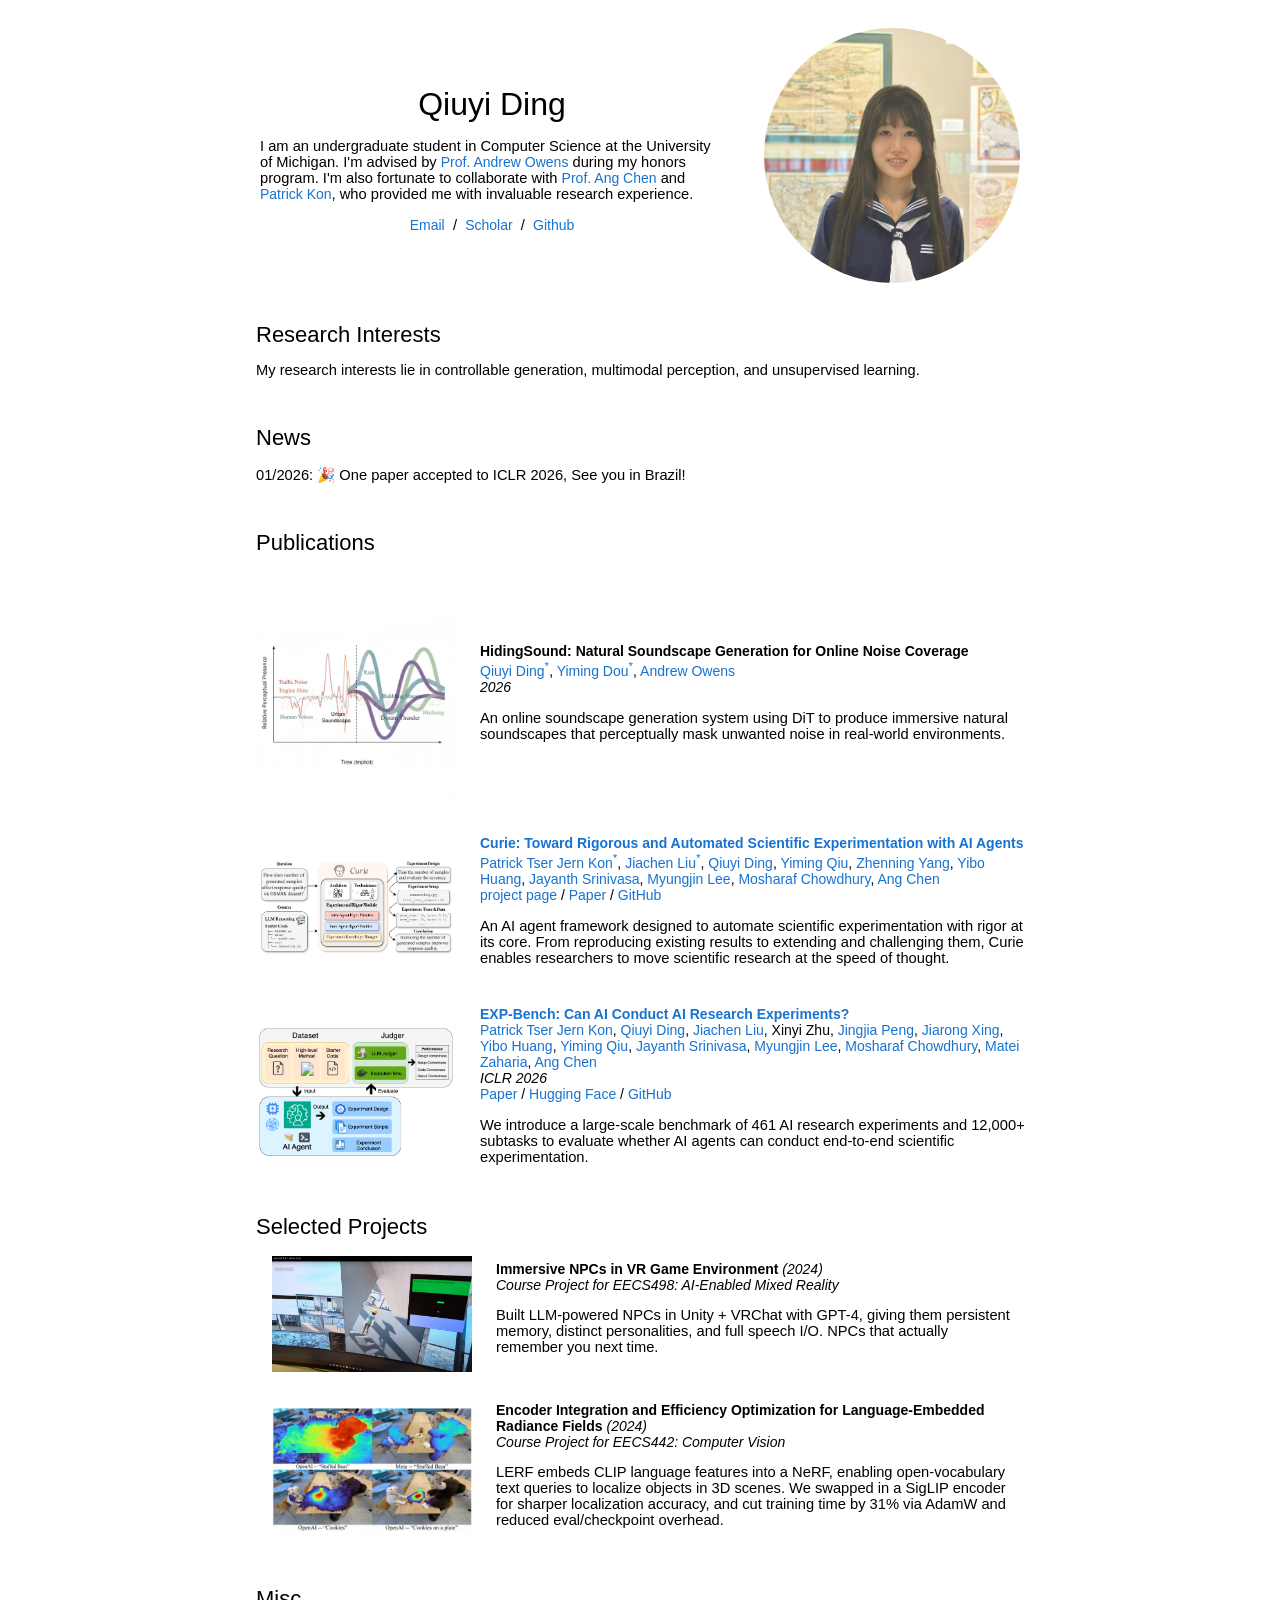
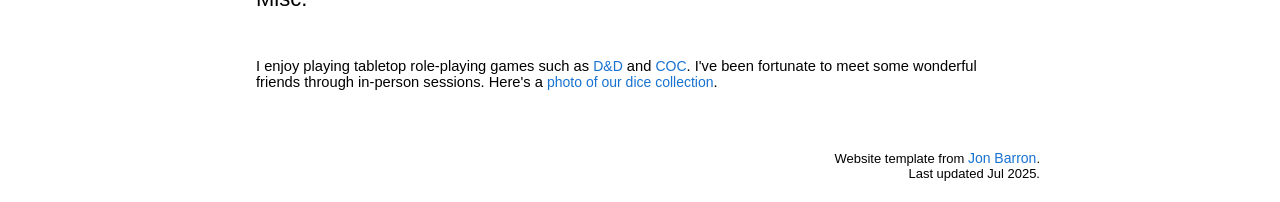
==== index.html @ 6cc040bc "Update HidingSound title, research interests, and cv2 projects Co-Authored-By: Claude Sonnet 4.6 <no" ====
<!DOCTYPE HTML>
<html lang="en">
  <head>
    <meta http-equiv="Content-Type" content="text/html; charset=UTF-8">

    <title>Qiuyi Ding</title>

    <meta name="author" content="Qiuyi Ding">
    <meta name="viewport" content="width=device-width, initial-scale=1">
    <link rel="shortcut icon" href="images/favicon/favicon2.ico" type="image/x-icon">
    <link rel="icon" type="image/png" sizes="16x16" href="images/favicon/favicon2.png">
    <link rel="icon" type="image/png" sizes="32x32" href="images/favicon/favicon2.png">
    <link rel="apple-touch-icon" sizes="180x180" href="images/favicon/favicon2.png">
    <link rel="icon" type="image/png" sizes="192x192" href="images/favicon/favicon2.png">
    <link rel="icon" type="image/png" sizes="512x512" href="images/favicon/favicon2.png">
    <link rel="stylesheet" type="text/css" href="stylesheet.css">
    <style>
      body {
        font-size: 1.1em;
      }
      p {
        font-size: 1.05em;
      }
    </style>
    
  </head>

  <body>
    <table style="width:100%;max-width:800px;border:0px;border-spacing:0px;border-collapse:separate;margin-right:auto;margin-left:auto;"><tbody>
      <tr style="padding:0px">
        <td style="padding:0px">
          <table style="width:100%;border:0px;border-spacing:0px;border-collapse:separate;margin-right:auto;margin-left:auto;"><tbody>
            <tr style="padding:0px">
              <td style="padding:2.5%;width:63%;vertical-align:middle">
                <p class="name" style="text-align: center;">
                  Qiuyi Ding
                </p>
                <p>
		I am an undergraduate student in Computer Science at the University of Michigan. I'm advised by <a href="https://andrewowens.com">Prof. Andrew Owens</a> during my honors program. I'm also fortunate to collaborate with <a href="https://web.eecs.umich.edu/~chenang/">Prof. Ang Chen</a> and <a href="https://www.cs-pk.com">Patrick Kon</a>, who provided me with invaluable research experience.
                </p>
                <p style="text-align:center">
                  <a href="mailto:dingqy@umich.edu">Email</a> &nbsp;/&nbsp;
                  <a href="https://scholar.google.com/citations?user=sn4ACXUAAAAJ&hl=en">Scholar</a> &nbsp;/&nbsp;
                  <a href="https://github.com/AE-W/">Github</a>
                </p>
              </td>
              <td style="padding:2.5%;width:37%;max-width:37%">
                <a href="images/profile.jpg"><img style="width:100%;max-width:100%;object-fit: cover; border-radius: 50%;" alt="profile photo" src="images/profile.jpg"></a>
              </td>
            </tr>
          </tbody></table>
          <table style="width:100%;border:0px;border-spacing:0px;border-collapse:separate;margin-right:auto;margin-left:auto;"><tbody>
              <tr>
              <td style="padding:16px;width:100%;vertical-align:middle">
                <h2>Research Interests</h2>
                <p>
		My research interests lie in controllable generation, multimodal perception, and unsupervised learning.
                </p>
              </td>
            </tr>
          </tbody></table>
          <table style="width:100%;border:0px;border-spacing:0px;border-collapse:separate;margin-right:auto;margin-left:auto;"><tbody>
              <tr>
              <td style="padding:16px;width:100%;vertical-align:middle">
                <h2>News</h2>
                <p>
                  01/2026: 🎉 One paper accepted to ICLR 2026, See you in Brazil!
                </p>
              </td>
            </tr>
          </tbody></table>
          <table style="width:100%;border:0px;border-spacing:0px;border-collapse:separate;margin-right:auto;margin-left:auto;"><tbody>
              <tr>
              <td style="padding:16px;width:100%;vertical-align:middle">
                <h2>Publications</h2>
              </td>
            </tr>
          </tbody></table>
          <table style="width:100%;border:0px;border-spacing:0px 10px;border-collapse:separate;margin-right:auto;margin-left:auto;"><tbody>


    <tr>
      <td style="padding:16px;width:20%;vertical-align:middle">
        <img src='hidingsound/img/hidingsound.jpg' width="200" alt="HidingSound">
      </td>
      <td style="padding:8px;width:80%;vertical-align:middle">
        <span class="papertitle">HidingSound: Natural Soundscape Generation for Online Noise Coverage</span>
        <br>
        <a href="https://ae-w.github.io/AE-W/">Qiuyi Ding<sup>*</sup></a>,
        <a href="https://www.yimingdou.com">Yiming Dou<sup>*</sup></a>,
        <a href="https://andrewowens.com">Andrew Owens</a>
        <br>
        <em>2026</em>
        <p></p>
        <p>
		An online soundscape generation system using DiT to produce immersive natural soundscapes that perceptually mask unwanted noise in real-world environments.
        </p>
      </td>
    </tr>

    <tr>
      <td style="padding:16px;width:20%;vertical-align:middle">
        <img src='curie/img/curie.png' width="200" onmouseover="this.src='curie/img/curie2.png'" onmouseout="this.src='curie/img/curie.png'">
      </td>
      <td style="padding:8px;width:80%;vertical-align:middle">
        <a href="https://www.just-curieous.com">
          <span class="papertitle">Curie: Toward Rigorous and Automated Scientific Experimentation with AI Agents</span>
        </a>
        <br>
        <a href="https://www.cs-pk.com">Patrick Tser Jern Kon<sup>*</sup></a>,
        <a href="https://amberljc.github.io">Jiachen Liu<sup>*</sup></a>,
        <a href="https://ae-w.github.io/AE-W/">Qiuyi Ding</a>,
        <a href="https://yimingqiu.me">Yiming Qiu</a>,
        <a href="https://zyang37.github.io">Zhenning Yang</a>,
        <a href="https://huangyibo.github.io">Yibo Huang</a>,
        <a href="https://scholar.google.com/citations?user=HtNfeKYAAAAJ&hl=en">Jayanth Srinivasa</a>,
        <a href="https://scholar.google.com/citations?user=XjWpxJUAAAAJ&hl=en">Myungjin Lee</a>,
        <a href="https://mosharaf.com">Mosharaf Chowdhury</a>,
        <a href="https://web.eecs.umich.edu/~chenang/">Ang Chen</a>
        <br>
        <a href="https://www.just-curieous.com">project page</a>
        /
        <a href="https://arxiv.org/abs/2502.16069">Paper</a>
        /
        <a href="https://github.com/Just-Curieous/Curie">GitHub</a>
        <p></p>
        <p>
		An AI agent framework designed to automate scientific experimentation with rigor at its core. From reproducing existing results to extending and challenging them, Curie enables researchers to move scientific research at the speed of thought.
        </p>
      </td>
    </tr>

    <tr>
      <td style="padding:16px;width:20%;vertical-align:middle">
        <img src='exp-bench/img/exp-bench1.png' width="200" onmouseover="this.src='exp-bench/img/exp-bench2.png'" onmouseout="this.src='exp-bench/img/exp-bench1.png'">
      </td>
      <td style="padding:8px;width:80%;vertical-align:middle">
        <a href="https://huggingface.co/datasets/Just-Curieous/EXP-Bench">
          <span class="papertitle">EXP-Bench: Can AI Conduct AI Research Experiments?</span>
        </a>
        <br>
        <a href="https://www.cs-pk.com">Patrick Tser Jern Kon</a>,
        <a href="https://ae-w.github.io/AE-W/">Qiuyi Ding</a>,
        <a href="https://amberljc.github.io">Jiachen Liu</a>,
        Xinyi Zhu,
        <a href="https://jingjia-peng.github.io">Jingjia Peng</a>,
        <a href="https://jxing.me">Jiarong Xing</a>,
        <a href="https://huangyibo.github.io">Yibo Huang</a>,
        <a href="https://yimingqiu.me">Yiming Qiu</a>,
        <a href="https://scholar.google.com/citations?user=HtNfeKYAAAAJ&hl=en">Jayanth Srinivasa</a>,
        <a href="https://scholar.google.com/citations?user=XjWpxJUAAAAJ&hl=en">Myungjin Lee</a>,
        <a href="https://mosharaf.com">Mosharaf Chowdhury</a>,
        <a href="https://people.eecs.berkeley.edu/~matei/">Matei Zaharia</a>,
        <a href="https://web.eecs.umich.edu/~chenang/">Ang Chen</a>
        <br>
        <em>ICLR 2026</em>
        <br>
        <a href="https://openreview.net/forum?id=KjgyAm383Z">Paper</a>
        /
        <a href="https://huggingface.co/datasets/Just-Curieous/EXP-Bench">Hugging Face</a>
        /
        <a href="https://github.com/Just-Curieous/EXP-Bench">GitHub</a>
        <p></p>
        <p>
		We introduce a large-scale benchmark of 461 AI research experiments and 12,000+ subtasks to evaluate whether AI agents can conduct end-to-end scientific experimentation.
        </p>
      </td>
    </tr>

          </tbody></table>
          
          <table style="width:100%;border:0px;border-spacing:0px;border-collapse:separate;margin-right:auto;margin-left:auto;"><tbody>
              <tr>
              <td style="padding:16px;width:100%;vertical-align:middle">
                <h2>Selected Projects</h2>
                
                <table style="width:100%;border:0px;border-spacing:0px;border-collapse:separate;margin-right:auto;margin-left:auto;"><tbody>
                  <tr>
                    <td style="padding:16px;width:20%;vertical-align:middle">
                      <img src='projects/npc.png' width="200">
                    </td>
                    <td style="padding:8px;width:80%;vertical-align:middle">
                      <strong>Immersive NPCs in VR Game Environment</strong> <em>(2024)</em><br>
                      <em>Course Project for EECS498: AI-Enabled Mixed Reality</em>
                      <p>Built LLM-powered NPCs in Unity + VRChat with GPT-4, giving them persistent memory, distinct personalities, and full speech I/O. NPCs that actually remember you next time.</p>
                    </td>
                  </tr>
                </tbody></table>
                
                <table style="width:100%;border:0px;border-spacing:0px;border-collapse:separate;margin-right:auto;margin-left:auto;"><tbody>
                  <tr>
                    <td style="padding:16px;width:20%;vertical-align:middle">
                      <img src='projects/442.png' width="200">
                    </td>
                    <td style="padding:8px;width:80%;vertical-align:middle">
                      <strong>Encoder Integration and Efficiency Optimization for Language-Embedded Radiance Fields</strong> <em>(2024)</em><br>
                      <em>Course Project for EECS442: Computer Vision</em>
                      <p>LERF embeds CLIP language features into a NeRF, enabling open-vocabulary text queries to localize objects in 3D scenes. We swapped in a SigLIP encoder for sharper localization accuracy, and cut training time by 31% via AdamW and reduced eval/checkpoint overhead.</p>
                    </td>
                  </tr>
                </tbody></table>
              </td>
            </tr>
          </tbody></table>
          
          <table style="width:100%;border:0px;border-spacing:0px;border-collapse:separate;margin-right:auto;margin-left:auto;"><tbody>
              <tr>
              <td style="padding:16px;width:100%;vertical-align:middle">
                <h2>Misc.</h2>
              </td>
            </tr>
          </tbody></table>
          <table style="width:100%;border:0px;border-spacing:0px;border-collapse:separate;margin-right:auto;margin-left:auto;"><tbody>
            <tr>
              <td style="padding:16px;width:100%;vertical-align:middle">
                <p>
                  I enjoy playing tabletop role-playing games such as <a href="https://en.wikipedia.org/wiki/Dungeons_%26_Dragons">D&D</a> and <a href="https://en.wikipedia.org/wiki/Call_of_Cthulhu_(role-playing_game)">COC</a>. I've been fortunate to meet some wonderful friends through in-person sessions. Here's a <a href="images/dice.JPG">photo of our dice collection</a>.
                </p>
              </td>
            </tr>
          </tbody></table>
          
          <table style="width:100%;border:0px;border-spacing:0px;border-collapse:separate;margin-right:auto;margin-left:auto;"><tbody>
            <tr>
              <td style="padding:0px">
                <br>
                <p style="text-align:right;font-size:small;">
                  Website template from <a href="https://jonbarron.info">Jon Barron</a>.<br>
                  Last updated Jul 2025.
                </p>
              </td>
            </tr>
          </tbody></table>
        </td>
      </tr>
    </table>
    <img src="//www.clustrmaps.com/map_v2.png?d=1SSW4l338cFGNqtKPmtghAggqWa9mmxNDkEyQjpdVkw&cl=ffffff" style="display:none;" alt="visitor tracking">
  </body>
</html>
---- stylesheet.css ----
/* latin-ext */
@font-face {
  font-family: 'Lato';
  font-style: italic;
  font-weight: 400;
  src: local('Lato Italic'), local('Lato-Italic'), url(https://fonts.gstatic.com/s/lato/v15/S6u8w4BMUTPHjxsAUi-qNiXg7eU0.woff2) format('woff2');
  unicode-range: U+0100-024F, U+0259, U+1E00-1EFF, U+2020, U+20A0-20AB, U+20AD-20CF, U+2113, U+2C60-2C7F, U+A720-A7FF;
}
/* latin */
@font-face {
  font-family: 'Lato';
  font-style: italic;
  font-weight: 400;
  src: local('Lato Italic'), local('Lato-Italic'), url(https://fonts.gstatic.com/s/lato/v15/S6u8w4BMUTPHjxsAXC-qNiXg7Q.woff2) format('woff2');
  unicode-range: U+0000-00FF, U+0131, U+0152-0153, U+02BB-02BC, U+02C6, U+02DA, U+02DC, U+2000-206F, U+2074, U+20AC, U+2122, U+2191, U+2193, U+2212, U+2215, U+FEFF, U+FFFD;
}
/* latin-ext */
@font-face {
  font-family: 'Lato';
  font-style: italic;
  font-weight: 700;
  src: local('Lato Bold Italic'), local('Lato-BoldItalic'), url(https://fonts.gstatic.com/s/lato/v15/S6u_w4BMUTPHjxsI5wq_FQftx9897sxZ.woff2) format('woff2');
  unicode-range: U+0100-024F, U+0259, U+1E00-1EFF, U+2020, U+20A0-20AB, U+20AD-20CF, U+2113, U+2C60-2C7F, U+A720-A7FF;
}
/* latin */
@font-face {
  font-family: 'Lato';
  font-style: italic;
  font-weight: 700;
  src: local('Lato Bold Italic'), local('Lato-BoldItalic'), url(https://fonts.gstatic.com/s/lato/v15/S6u_w4BMUTPHjxsI5wq_Gwftx9897g.woff2) format('woff2');
  unicode-range: U+0000-00FF, U+0131, U+0152-0153, U+02BB-02BC, U+02C6, U+02DA, U+02DC, U+2000-206F, U+2074, U+20AC, U+2122, U+2191, U+2193, U+2212, U+2215, U+FEFF, U+FFFD;
}
/* latin-ext */
@font-face {
  font-family: 'Lato';
  font-style: normal;
  font-weight: 400;
  src: local('Lato Regular'), local('Lato-Regular'), url(https://fonts.gstatic.com/s/lato/v15/S6uyw4BMUTPHjxAwXiWtFCfQ7A.woff2) format('woff2');
  unicode-range: U+0100-024F, U+0259, U+1E00-1EFF, U+2020, U+20A0-20AB, U+20AD-20CF, U+2113, U+2C60-2C7F, U+A720-A7FF;
}
/* latin */
@font-face {
  font-family: 'Lato';
  font-style: normal;
  font-weight: 400;
  src: local('Lato Regular'), local('Lato-Regular'), url(https://fonts.gstatic.com/s/lato/v15/S6uyw4BMUTPHjx4wXiWtFCc.woff2) format('woff2');
  unicode-range: U+0000-00FF, U+0131, U+0152-0153, U+02BB-02BC, U+02C6, U+02DA, U+02DC, U+2000-206F, U+2074, U+20AC, U+2122, U+2191, U+2193, U+2212, U+2215, U+FEFF, U+FFFD;
}
/* latin-ext */
@font-face {
  font-family: 'Lato';
  font-style: normal;
  font-weight: 700;
  src: local('Lato Bold'), local('Lato-Bold'), url(https://fonts.gstatic.com/s/lato/v15/S6u9w4BMUTPHh6UVSwaPGQ3q5d0N7w.woff2) format('woff2');
  unicode-range: U+0100-024F, U+0259, U+1E00-1EFF, U+2020, U+20A0-20AB, U+20AD-20CF, U+2113, U+2C60-2C7F, U+A720-A7FF;
}
/* latin */
@font-face {
  font-family: 'Lato';
  font-style: normal;
  font-weight: 700;
  src: local('Lato Bold'), local('Lato-Bold'), url(https://fonts.gstatic.com/s/lato/v15/S6u9w4BMUTPHh6UVSwiPGQ3q5d0.woff2) format('woff2');
  unicode-range: U+0000-00FF, U+0131, U+0152-0153, U+02BB-02BC, U+02C6, U+02DA, U+02DC, U+2000-206F, U+2074, U+20AC, U+2122, U+2191, U+2193, U+2212, U+2215, U+FEFF, U+FFFD;
}

a {
  color: #1772d0;
  text-decoration: none;
}

a:focus,
a:hover {
  color: #f09228;
  text-decoration: none;
}

body,
td,
th,
tr,
p,
a {
  font-family: 'Lato', Verdana, Helvetica, sans-serif;
  font-size: 14px;
}

strong {
  font-family: 'Lato', Verdana, Helvetica, sans-serif;
  font-size: 14px;
}

h2 {
  margin: 0;
  font-weight: normal;
  font-family: 'Lato', Verdana, Helvetica, sans-serif;
  font-size: 22px;
}

.papertitle {
  font-family: 'Lato', Verdana, Helvetica, sans-serif;
  font-size: 14px;
  font-weight: 700;
}

.name {
  padding-top: 20px;
  margin: 0;
  font-family: 'Lato', Verdana, Helvetica, sans-serif;
  font-size: 32px;
}

.one {
  width: 160px;
  height: 160px;
  position: relative;
}

.two {
  width: 160px;
  height: 160px;
  position: absolute;
  transition: opacity .2s ease-in-out;
  -moz-transition: opacity .2s ease-in-out;
  -webkit-transition: opacity .2s ease-in-out;
}

.fade {
  transition: opacity .2s ease-in-out;
  -moz-transition: opacity .2s ease-in-out;
  -webkit-transition: opacity .2s ease-in-out;
}

span.highlight {
  background-color: #ffffd0;
}

.colored-box {
    color: black;
    padding: 20px;
    display: inline-block;
    border-radius: 10px;
}
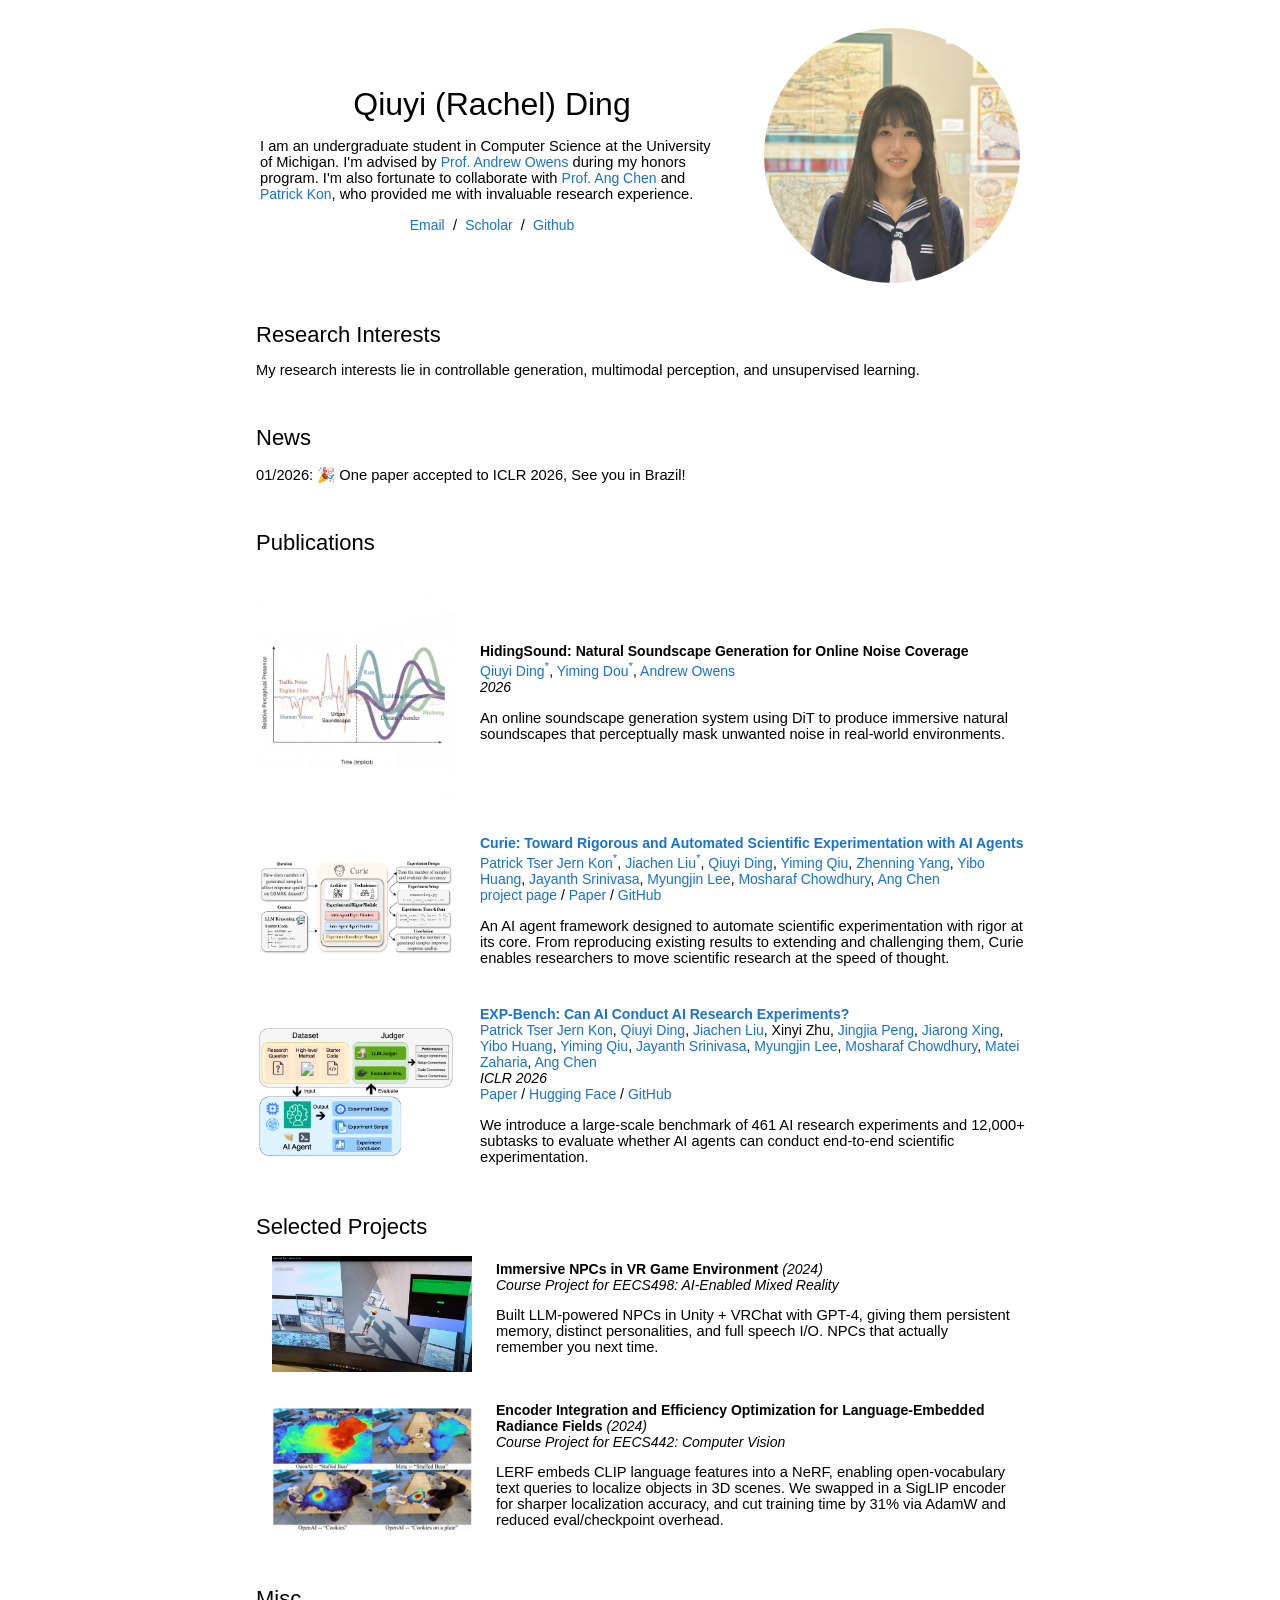
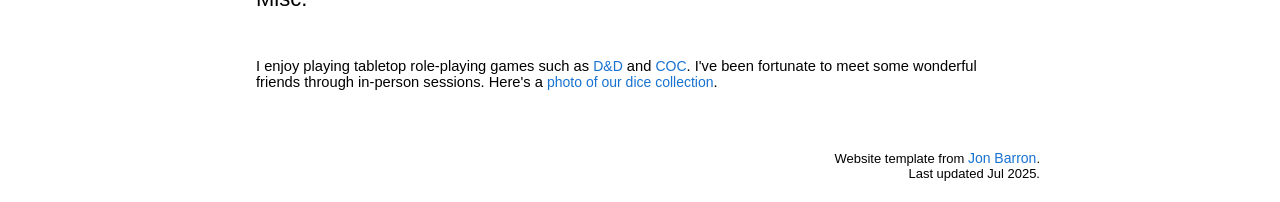
==== commit 73ee54bd: "Add Rachel as preferred name for Qiuyi in CV and website Co-Authored-By: Claude Sonnet 4.6 <noreply@" ====
--- a/index.html
+++ b/index.html
@@ -3,7 +3,7 @@
   <head>
     <meta http-equiv="Content-Type" content="text/html; charset=UTF-8">
 
-    <title>Qiuyi Ding</title>
+    <title>Qiuyi (Rachel) Ding</title>
 
     <meta name="author" content="Qiuyi Ding">
     <meta name="viewport" content="width=device-width, initial-scale=1">
@@ -33,7 +33,7 @@
             <tr style="padding:0px">
               <td style="padding:2.5%;width:63%;vertical-align:middle">
                 <p class="name" style="text-align: center;">
-                  Qiuyi Ding
+                  Qiuyi (Rachel) Ding
                 </p>
                 <p>
 		I am an undergraduate student in Computer Science at the University of Michigan. I'm advised by <a href="https://andrewowens.com">Prof. Andrew Owens</a> during my honors program. I'm also fortunate to collaborate with <a href="https://web.eecs.umich.edu/~chenang/">Prof. Ang Chen</a> and <a href="https://www.cs-pk.com">Patrick Kon</a>, who provided me with invaluable research experience.
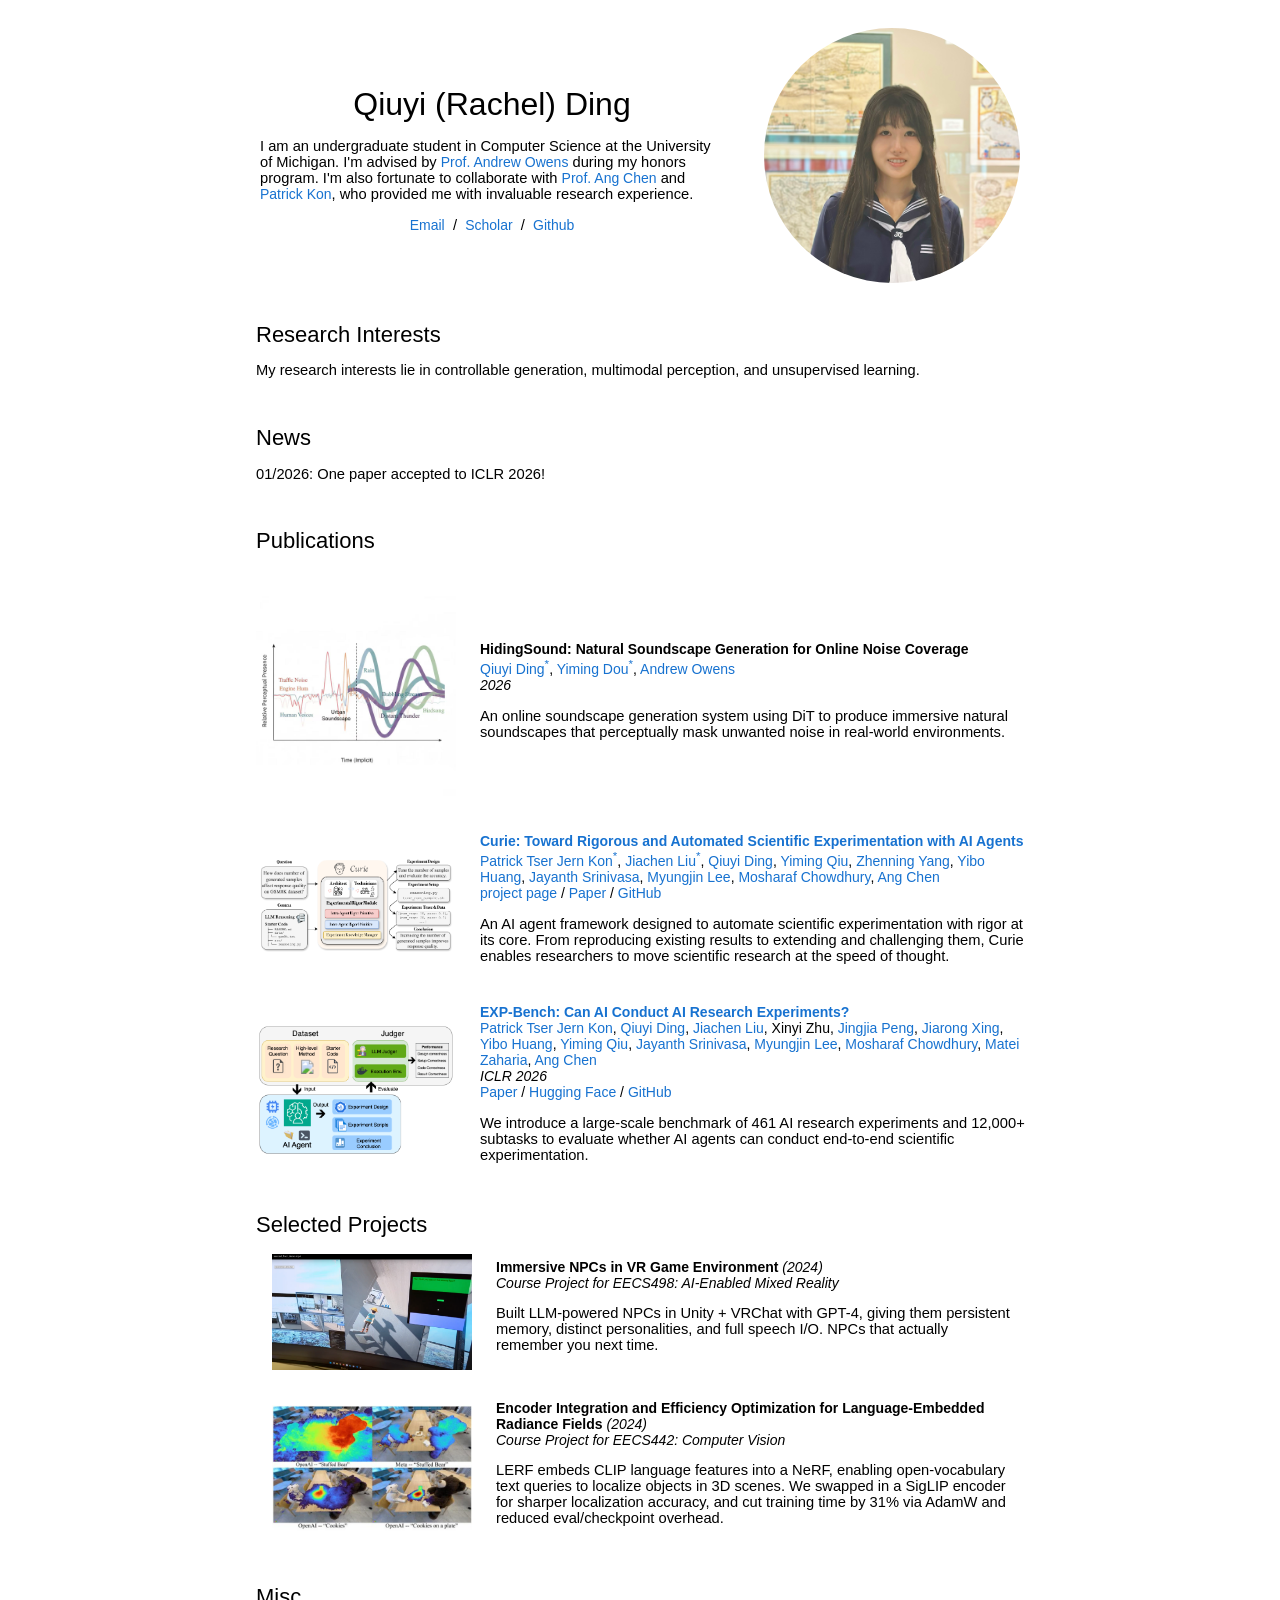
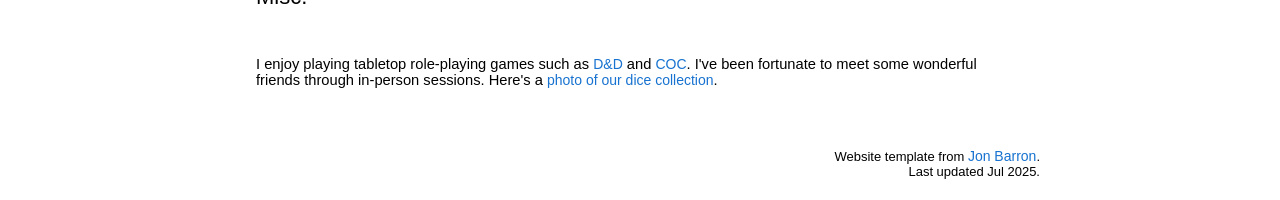
==== commit 1a9300a5: "Remove Brazil mention from ICLR news item" ====
--- a/index.html
+++ b/index.html
@@ -64,7 +64,7 @@
               <td style="padding:16px;width:100%;vertical-align:middle">
                 <h2>News</h2>
                 <p>
-                  01/2026: 🎉 One paper accepted to ICLR 2026, See you in Brazil!
+                  01/2026: One paper accepted to ICLR 2026!
                 </p>
               </td>
             </tr>
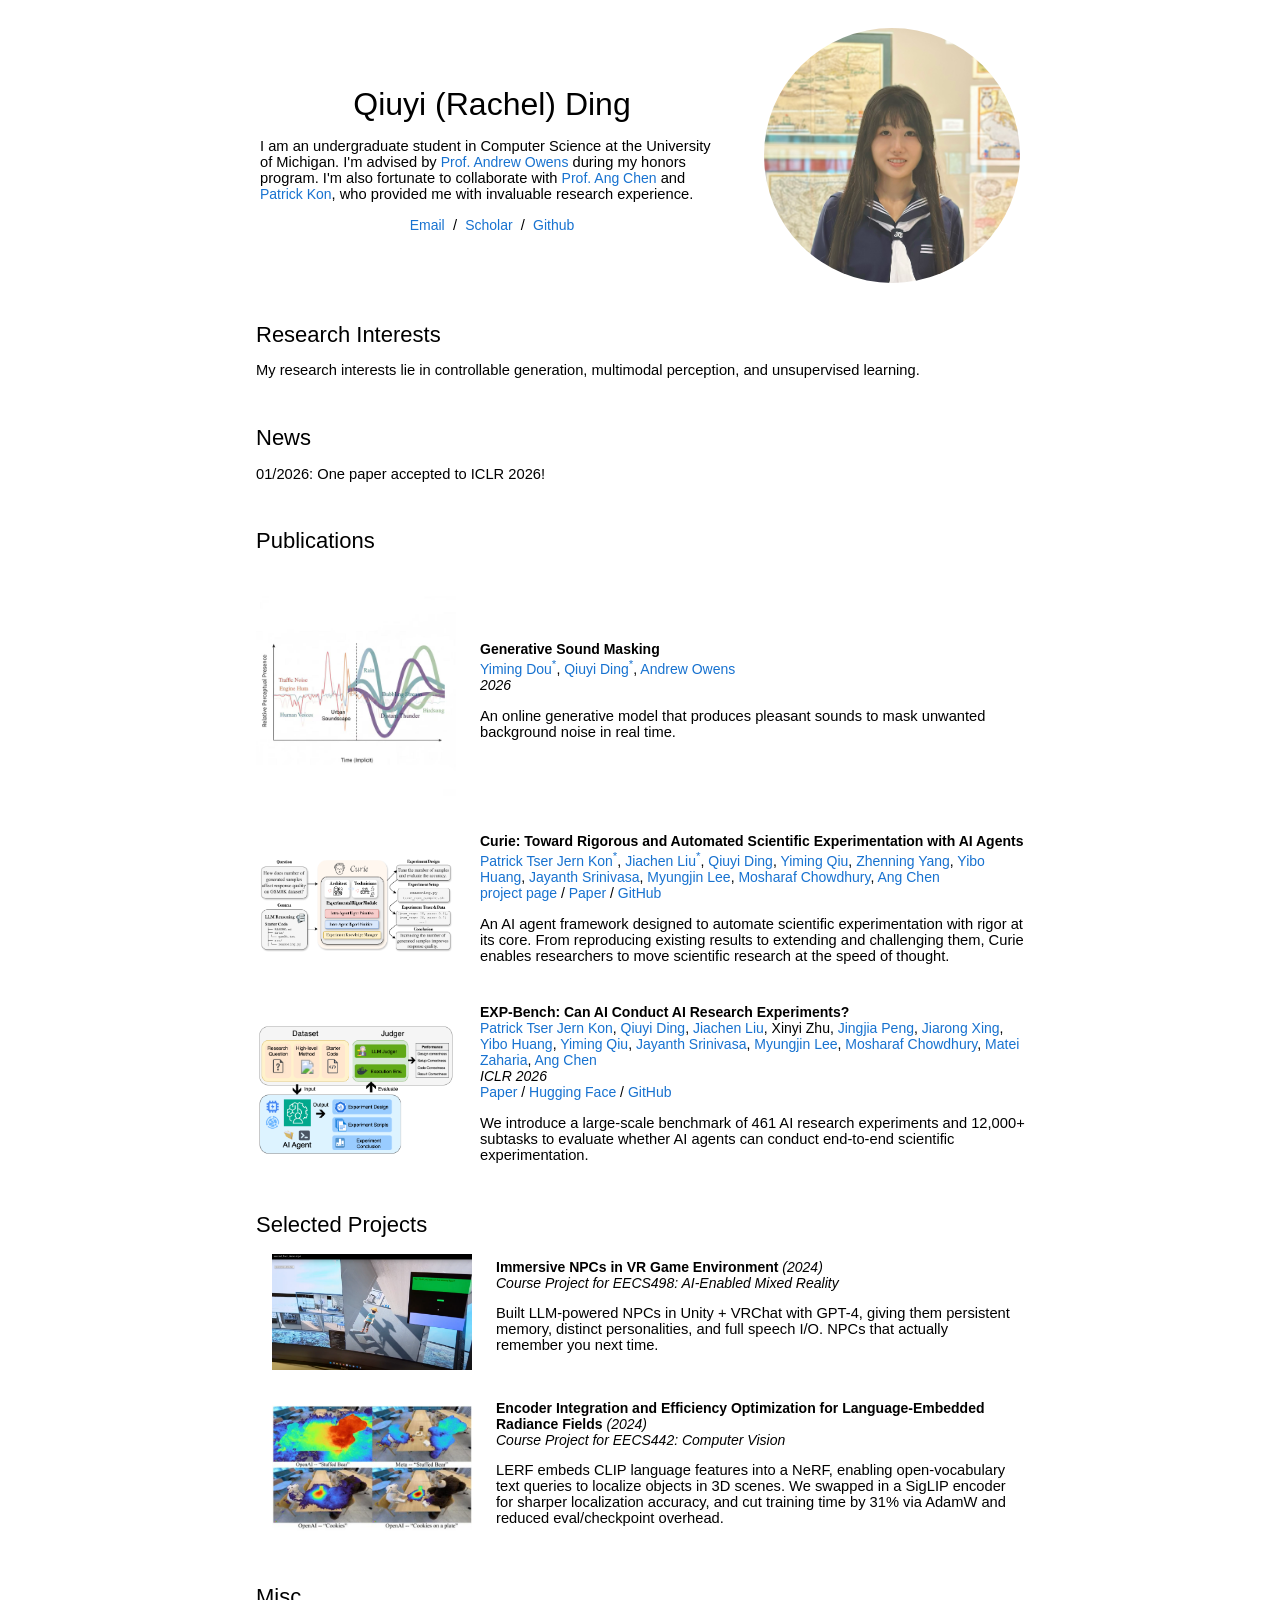
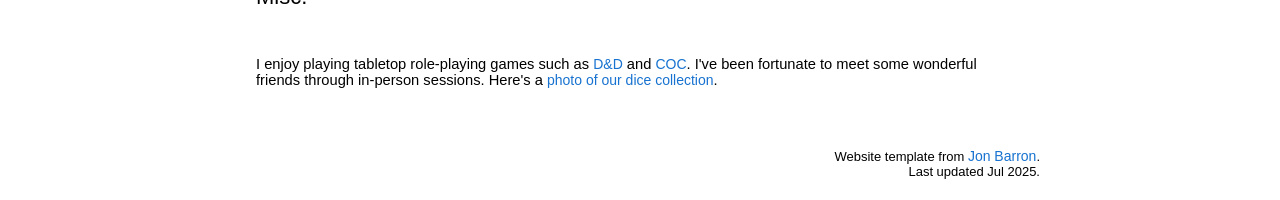
==== commit deb3e2be: "Rename HidingSound to Generative Sound Masking and tidy publication entries Co-Authored-By: Claude O" ====
--- a/index.html
+++ b/index.html
@@ -84,16 +84,16 @@
         <img src='hidingsound/img/hidingsound.jpg' width="200" alt="HidingSound">
       </td>
       <td style="padding:8px;width:80%;vertical-align:middle">
-        <span class="papertitle">HidingSound: Natural Soundscape Generation for Online Noise Coverage</span>
-        <br>
+        <span class="papertitle">Generative Sound Masking</span>
+        <br>
+        <a href="https://www.yimingdou.com">Yiming Dou<sup>*</sup></a>,
         <a href="https://ae-w.github.io/AE-W/">Qiuyi Ding<sup>*</sup></a>,
-        <a href="https://www.yimingdou.com">Yiming Dou<sup>*</sup></a>,
         <a href="https://andrewowens.com">Andrew Owens</a>
         <br>
         <em>2026</em>
         <p></p>
         <p>
-		An online soundscape generation system using DiT to produce immersive natural soundscapes that perceptually mask unwanted noise in real-world environments.
+		An online generative model that produces pleasant sounds to mask unwanted background noise in real time.
         </p>
       </td>
     </tr>
@@ -103,9 +103,7 @@
         <img src='curie/img/curie.png' width="200" onmouseover="this.src='curie/img/curie2.png'" onmouseout="this.src='curie/img/curie.png'">
       </td>
       <td style="padding:8px;width:80%;vertical-align:middle">
-        <a href="https://www.just-curieous.com">
-          <span class="papertitle">Curie: Toward Rigorous and Automated Scientific Experimentation with AI Agents</span>
-        </a>
+        <span class="papertitle">Curie: Toward Rigorous and Automated Scientific Experimentation with AI Agents</span>
         <br>
         <a href="https://www.cs-pk.com">Patrick Tser Jern Kon<sup>*</sup></a>,
         <a href="https://amberljc.github.io">Jiachen Liu<sup>*</sup></a>,
@@ -135,9 +133,7 @@
         <img src='exp-bench/img/exp-bench1.png' width="200" onmouseover="this.src='exp-bench/img/exp-bench2.png'" onmouseout="this.src='exp-bench/img/exp-bench1.png'">
       </td>
       <td style="padding:8px;width:80%;vertical-align:middle">
-        <a href="https://huggingface.co/datasets/Just-Curieous/EXP-Bench">
-          <span class="papertitle">EXP-Bench: Can AI Conduct AI Research Experiments?</span>
-        </a>
+        <span class="papertitle">EXP-Bench: Can AI Conduct AI Research Experiments?</span>
         <br>
         <a href="https://www.cs-pk.com">Patrick Tser Jern Kon</a>,
         <a href="https://ae-w.github.io/AE-W/">Qiuyi Ding</a>,
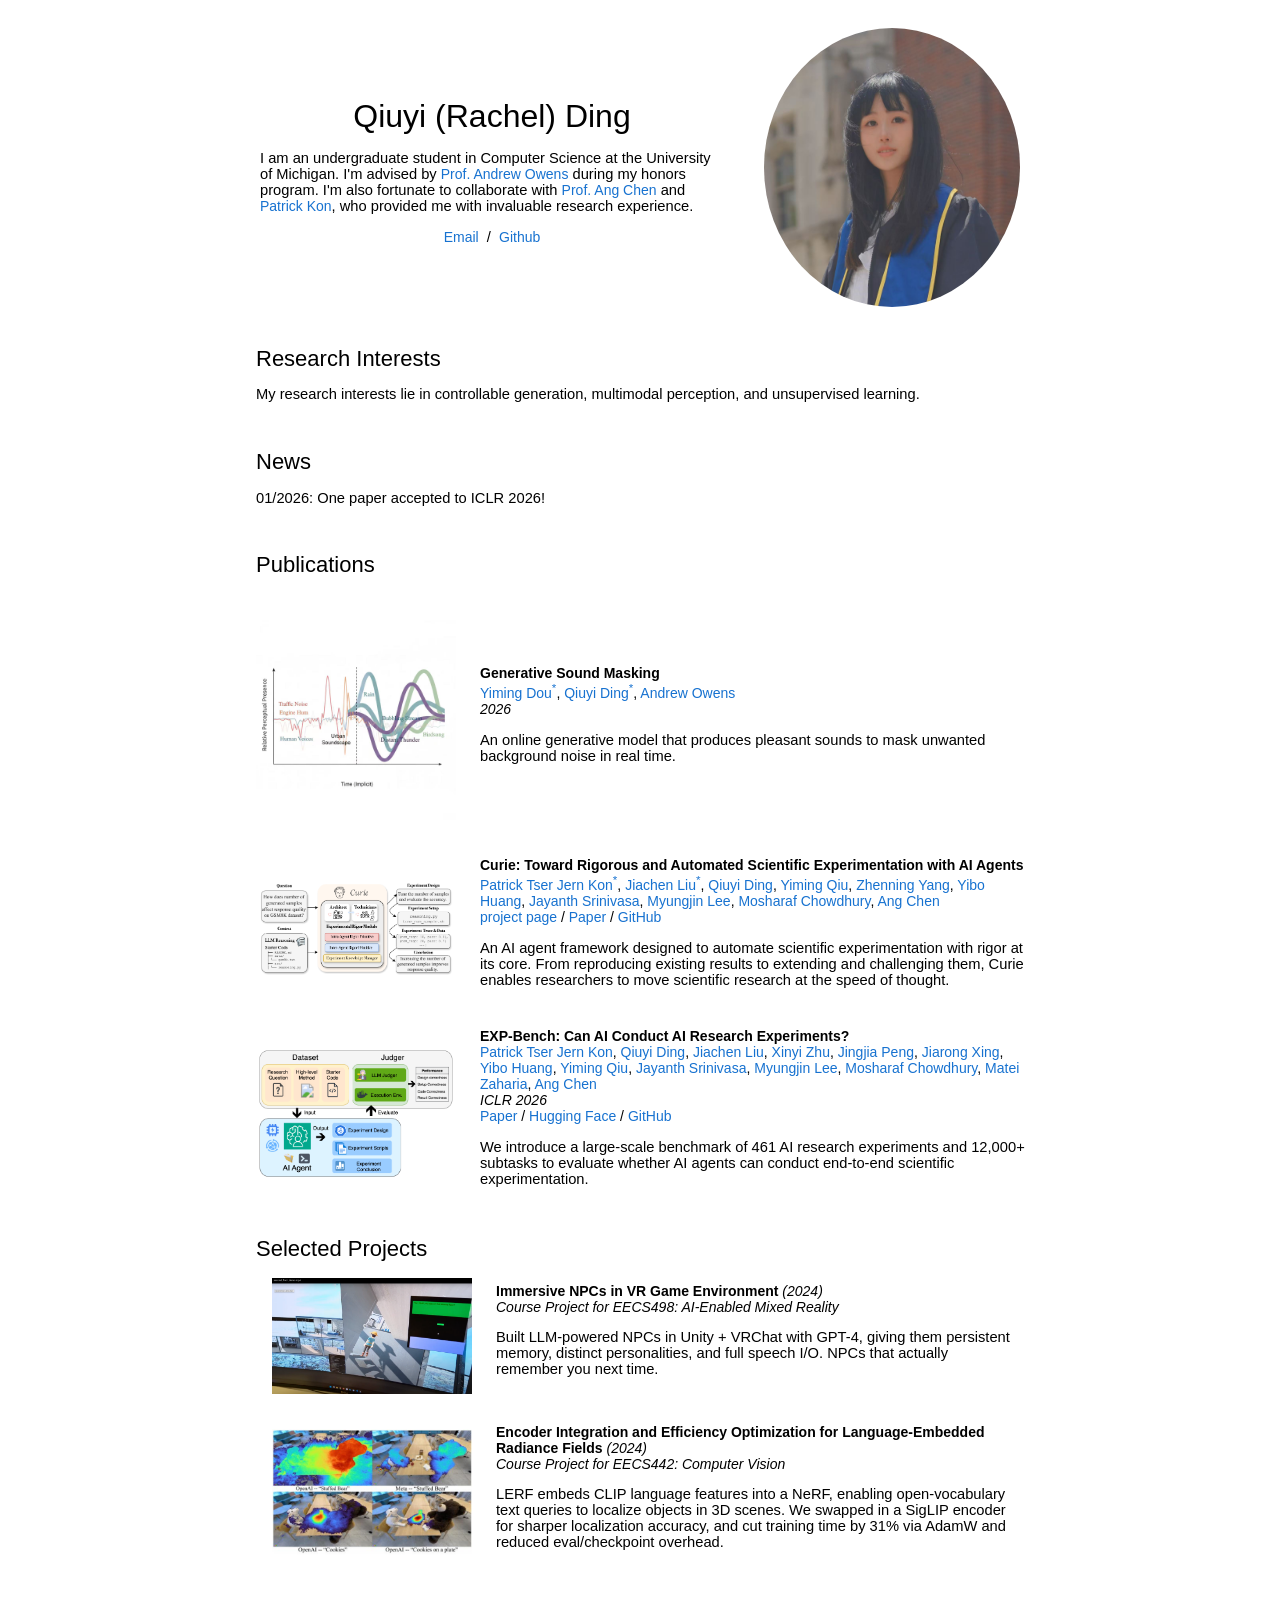
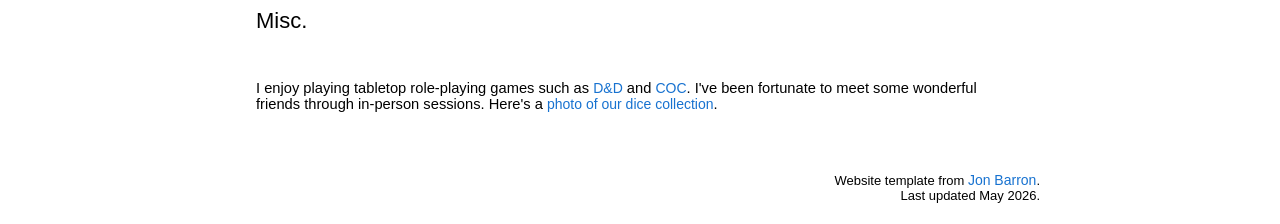
==== commit 5624c816: "Remove Scholar link from header and add empty link for Xinyi Zhu Co-Authored-By: Claude Opus 4.7 (1M" ====
--- a/index.html
+++ b/index.html
@@ -40,7 +40,6 @@
                 </p>
                 <p style="text-align:center">
                   <a href="mailto:dingqy@umich.edu">Email</a> &nbsp;/&nbsp;
-                  <a href="https://scholar.google.com/citations?user=sn4ACXUAAAAJ&hl=en">Scholar</a> &nbsp;/&nbsp;
                   <a href="https://github.com/AE-W/">Github</a>
                 </p>
               </td>
@@ -138,7 +137,7 @@
         <a href="https://www.cs-pk.com">Patrick Tser Jern Kon</a>,
         <a href="https://ae-w.github.io/AE-W/">Qiuyi Ding</a>,
         <a href="https://amberljc.github.io">Jiachen Liu</a>,
-        Xinyi Zhu,
+        <a href="">Xinyi Zhu</a>,
         <a href="https://jingjia-peng.github.io">Jingjia Peng</a>,
         <a href="https://jxing.me">Jiarong Xing</a>,
         <a href="https://huangyibo.github.io">Yibo Huang</a>,
@@ -222,7 +221,7 @@
                 <br>
                 <p style="text-align:right;font-size:small;">
                   Website template from <a href="https://jonbarron.info">Jon Barron</a>.<br>
-                  Last updated Jul 2025.
+                  Last updated May 2026.
                 </p>
               </td>
             </tr>
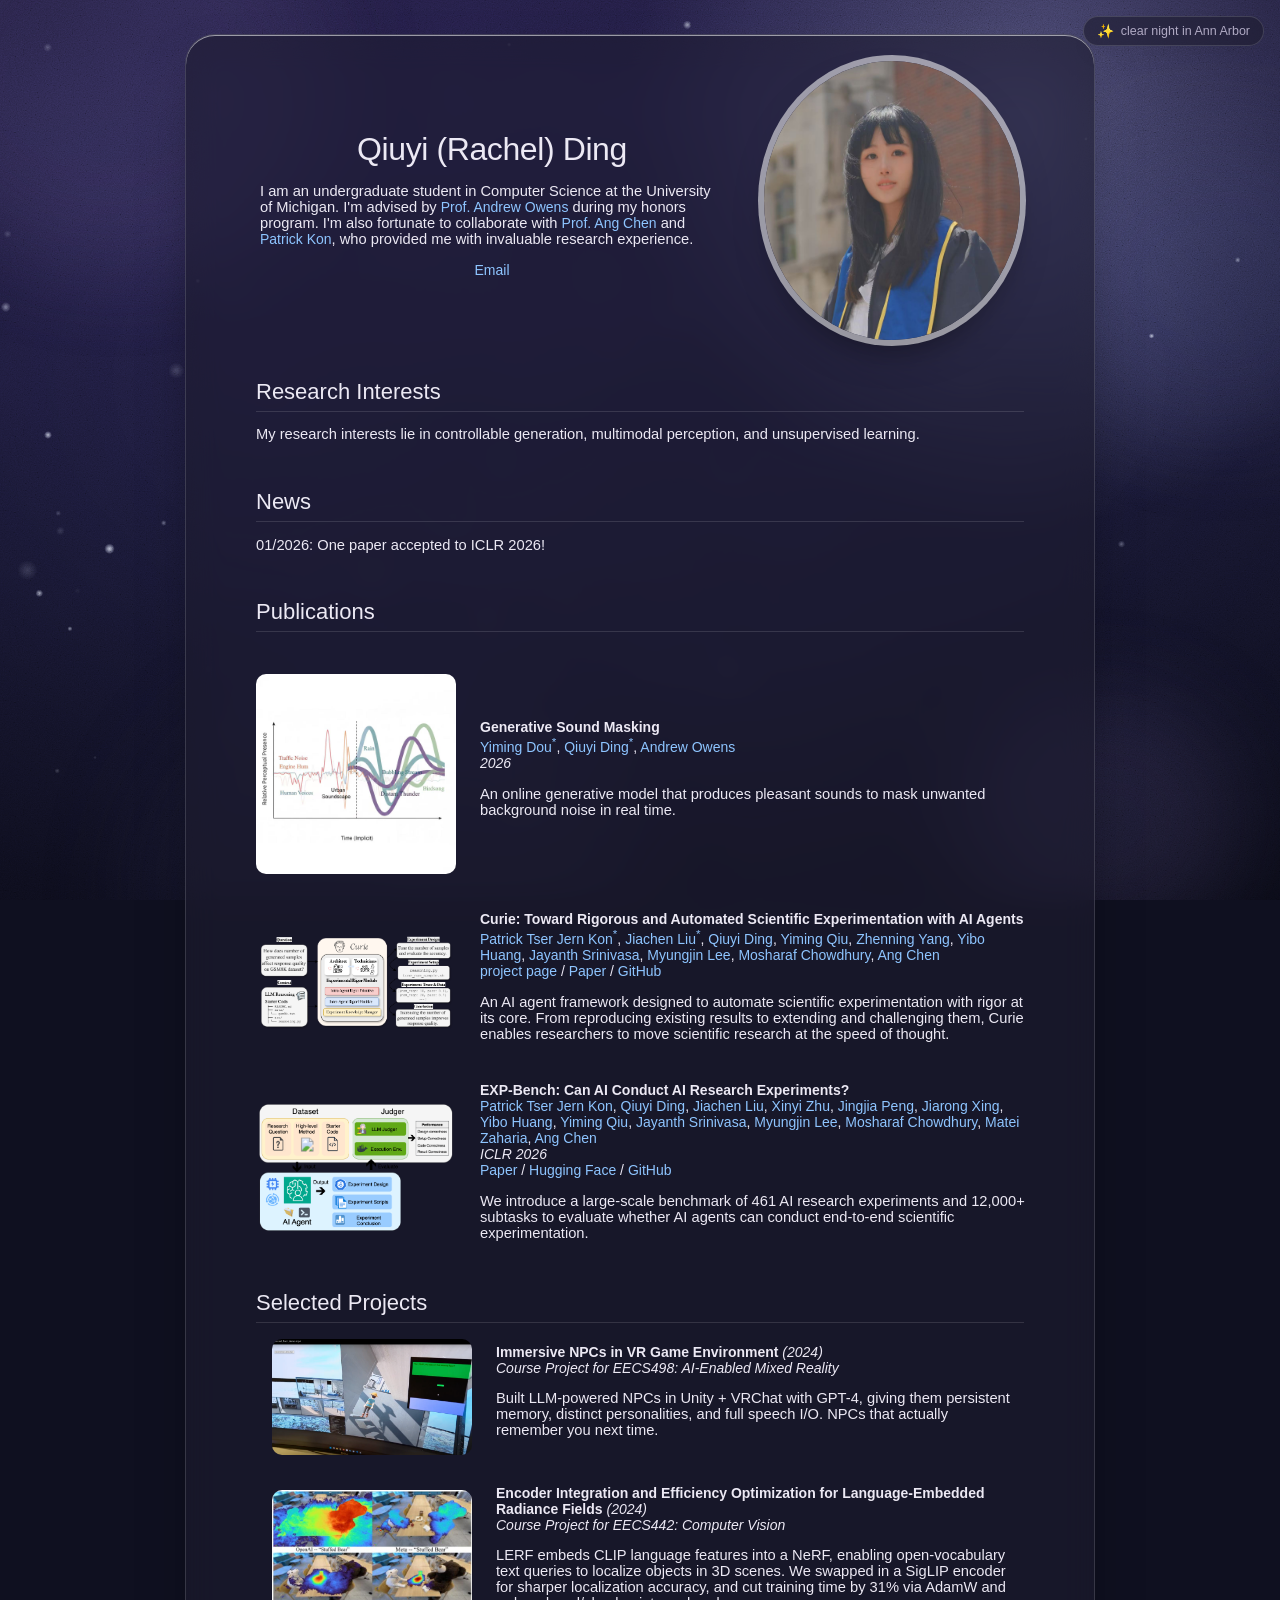
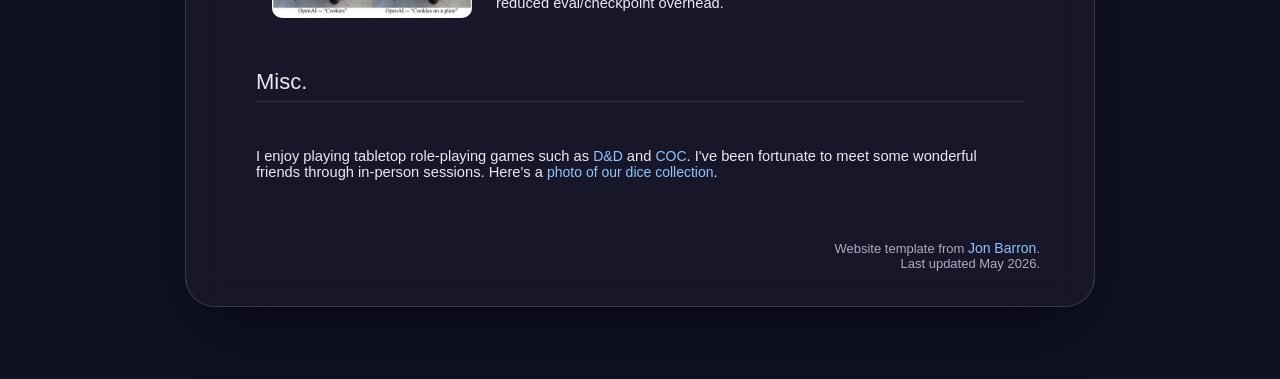
==== commit e34190a4: "Add weather-reactive plush background The sky, texture and particles follow the live weather in Ann " ====
--- a/index.html
+++ b/index.html
@@ -14,6 +14,7 @@
     <link rel="icon" type="image/png" sizes="192x192" href="images/favicon/favicon2.png">
     <link rel="icon" type="image/png" sizes="512x512" href="images/favicon/favicon2.png">
     <link rel="stylesheet" type="text/css" href="stylesheet.css">
+    <link rel="stylesheet" type="text/css" href="css/ambient.css">
     <style>
       body {
         font-size: 1.1em;
@@ -22,10 +23,20 @@
         font-size: 1.05em;
       }
     </style>
-    
+    <script src="js/ambient.js" defer></script>
   </head>
 
   <body>
+    <div class="ambient" aria-hidden="true">
+      <div class="ambient__sky"></div>
+      <div class="ambient__glow"></div>
+      <div class="ambient__blobs"><span></span><span></span><span></span><span></span></div>
+      <canvas class="ambient__canvas"></canvas>
+      <div class="ambient__fuzz"></div>
+      <div class="ambient__vignette"></div>
+    </div>
+
+    <main class="page-shell">
     <table style="width:100%;max-width:800px;border:0px;border-spacing:0px;border-collapse:separate;margin-right:auto;margin-left:auto;"><tbody>
       <tr style="padding:0px">
         <td style="padding:0px">
@@ -39,11 +50,10 @@
 		I am an undergraduate student in Computer Science at the University of Michigan. I'm advised by <a href="https://andrewowens.com">Prof. Andrew Owens</a> during my honors program. I'm also fortunate to collaborate with <a href="https://web.eecs.umich.edu/~chenang/">Prof. Ang Chen</a> and <a href="https://www.cs-pk.com">Patrick Kon</a>, who provided me with invaluable research experience.
                 </p>
                 <p style="text-align:center">
-                  <a href="mailto:dingqy@umich.edu">Email</a> &nbsp;/&nbsp;
-                  <a href="https://github.com/AE-W/">Github</a>
-                </p>
-              </td>
-              <td style="padding:2.5%;width:37%;max-width:37%">
+                  <a href="mailto:dingqy@umich.edu">Email</a>
+                </p>
+              </td>
+              <td class="portrait-cell" style="padding:2.5%;width:37%;max-width:37%">
                 <a href="images/profile.jpg"><img style="width:100%;max-width:100%;object-fit: cover; border-radius: 50%;" alt="profile photo" src="images/profile.jpg"></a>
               </td>
             </tr>
@@ -86,7 +96,7 @@
         <span class="papertitle">Generative Sound Masking</span>
         <br>
         <a href="https://www.yimingdou.com">Yiming Dou<sup>*</sup></a>,
-        <a href="https://ae-w.github.io/AE-W/">Qiuyi Ding<sup>*</sup></a>,
+        <a href="https://qiuyiding.com/">Qiuyi Ding<sup>*</sup></a>,
         <a href="https://andrewowens.com">Andrew Owens</a>
         <br>
         <em>2026</em>
@@ -106,7 +116,7 @@
         <br>
         <a href="https://www.cs-pk.com">Patrick Tser Jern Kon<sup>*</sup></a>,
         <a href="https://amberljc.github.io">Jiachen Liu<sup>*</sup></a>,
-        <a href="https://ae-w.github.io/AE-W/">Qiuyi Ding</a>,
+        <a href="https://qiuyiding.com/">Qiuyi Ding</a>,
         <a href="https://yimingqiu.me">Yiming Qiu</a>,
         <a href="https://zyang37.github.io">Zhenning Yang</a>,
         <a href="https://huangyibo.github.io">Yibo Huang</a>,
@@ -135,7 +145,7 @@
         <span class="papertitle">EXP-Bench: Can AI Conduct AI Research Experiments?</span>
         <br>
         <a href="https://www.cs-pk.com">Patrick Tser Jern Kon</a>,
-        <a href="https://ae-w.github.io/AE-W/">Qiuyi Ding</a>,
+        <a href="https://qiuyiding.com/">Qiuyi Ding</a>,
         <a href="https://amberljc.github.io">Jiachen Liu</a>,
         <a href="">Xinyi Zhu</a>,
         <a href="https://jingjia-peng.github.io">Jingjia Peng</a>,
@@ -229,6 +239,7 @@
         </td>
       </tr>
     </table>
+    </main>
     <img src="//www.clustrmaps.com/map_v2.png?d=1SSW4l338cFGNqtKPmtghAggqWa9mmxNDkEyQjpdVkw&cl=ffffff" style="display:none;" alt="visitor tracking">
   </body>
 </html>
--- a/css/ambient.css
+++ b/css/ambient.css
@@ -0,0 +1,472 @@
+/* =========================================================================
+   Ambient plush background.
+
+   The sky, the fuzz and the particles are all driven by two attributes that
+   js/ambient.js sets on <html>:
+
+     data-weather  = clear | cloudy | rain | snow | fog | storm
+     data-daylight = day | night
+
+   Every colour below is a CSS custom property, so retinting a scene is a
+   one-line change and nothing in the JS needs to know about colour.
+   ========================================================================= */
+
+:root {
+  /* sky gradient stops */
+  --sky-1: #ffe9d8;
+  --sky-2: #f9d6e8;
+  --sky-3: #d6e0fa;
+
+  /* sun / moon glow */
+  --glow: rgba(255, 202, 128, .70);
+  --glow-x: 78%;
+  --glow-y: 10%;
+  --glow-size: 46vmax;
+
+  /* drifting fluff blobs */
+  --blob-a: rgba(255, 255, 255, .82);
+  --blob-b: rgba(255, 214, 234, .70);
+  --blob-c: rgba(206, 224, 255, .66);
+
+  /* fur/felt grain strength */
+  --fuzz: .50;
+
+  /* canvas particle tint, as "r, g, b" */
+  --particle: 255, 255, 255;
+
+  /* content card + type */
+  --card-bg: rgba(255, 255, 255, .62);
+  --card-border: rgba(255, 255, 255, .88);
+  --card-shadow: rgba(120, 100, 130, .34);
+  --ink: #2b2932;
+  --ink-soft: #605c6b;
+  --link: #1772d0;
+  --link-hover: #f09228;
+  --rule: rgba(120, 100, 130, .16);
+}
+
+/* ── daytime weather ───────────────────────────────────────────────────── */
+
+:root[data-weather="cloudy"] {
+  --sky-1: #f0edf5;
+  --sky-2: #dedbec;
+  --sky-3: #c8ccdf;
+  --glow: rgba(255, 255, 255, .60);
+  --blob-a: rgba(255, 255, 255, .90);
+  --blob-b: rgba(228, 226, 242, .78);
+  --blob-c: rgba(198, 206, 228, .66);
+  --fuzz: .52;
+}
+
+:root[data-weather="rain"] {
+  --sky-1: #cfdae8;
+  --sky-2: #b7c7dc;
+  --sky-3: #9db0cb;
+  --glow: rgba(255, 255, 255, .34);
+  --blob-a: rgba(222, 232, 244, .74);
+  --blob-b: rgba(186, 202, 224, .66);
+  --blob-c: rgba(158, 176, 202, .56);
+  --particle: 96, 122, 158;     /* darker than the sky, so streaks read */
+  --fuzz: .42;
+  --card-bg: rgba(255, 255, 255, .68);
+}
+
+:root[data-weather="snow"] {
+  --sky-1: #e7eff9;
+  --sky-2: #d5e2f2;
+  --sky-3: #c0d3ea;
+  --glow: rgba(255, 255, 255, .66);
+  --blob-a: rgba(255, 255, 255, .92);
+  --blob-b: rgba(224, 236, 250, .80);
+  --blob-c: rgba(198, 218, 242, .68);
+  --particle: 255, 255, 255;
+  --fuzz: .56;
+}
+
+:root[data-weather="fog"] {
+  --sky-1: #e6e3df;
+  --sky-2: #d4d1cc;
+  --sky-3: #bebbb6;
+  --glow: rgba(255, 255, 255, .42);
+  --blob-a: rgba(250, 248, 245, .84);
+  --blob-b: rgba(218, 215, 210, .74);
+  --blob-c: rgba(192, 190, 186, .62);
+  --particle: 252, 250, 247;
+  --fuzz: .56;
+}
+
+:root[data-weather="storm"] {
+  --sky-1: #b6bfd0;
+  --sky-2: #97a3ba;
+  --sky-3: #78859e;
+  --glow: rgba(255, 255, 255, .24);
+  --blob-a: rgba(198, 208, 224, .70);
+  --blob-b: rgba(162, 176, 198, .62);
+  --blob-c: rgba(128, 144, 170, .54);
+  --particle: 60, 76, 104;
+  --fuzz: .38;
+  --card-bg: rgba(255, 255, 255, .74);
+}
+
+/* ── night ─────────────────────────────────────────────────────────────── */
+
+:root[data-daylight="night"] {
+  --sky-1: #241f3a;
+  --sky-2: #1c1a30;
+  --sky-3: #131324;
+  --glow: rgba(198, 206, 255, .30);
+  --glow-x: 80%;
+  --glow-y: 14%;
+  --blob-a: rgba(86, 78, 128, .55);
+  --blob-b: rgba(60, 62, 108, .50);
+  --blob-c: rgba(44, 44, 78, .48);
+  --particle: 226, 232, 255;
+  --fuzz: .30;
+
+  --card-bg: rgba(30, 28, 46, .62);
+  --card-border: rgba(255, 255, 255, .14);
+  --card-shadow: rgba(0, 0, 0, .55);
+  --ink: #ece9f4;
+  --ink-soft: #b0aac4;
+  --link: #8ec5ff;
+  --link-hover: #ffc06b;
+  --rule: rgba(255, 255, 255, .12);
+}
+
+:root[data-daylight="night"][data-weather="clear"] {
+  --sky-1: #2a2350;
+  --sky-2: #1b1a38;
+  --sky-3: #0f1020;
+}
+
+:root[data-daylight="night"][data-weather="rain"],
+:root[data-daylight="night"][data-weather="storm"] {
+  --sky-1: #1e2436;
+  --sky-2: #172032;
+  --sky-3: #0e1524;
+  --glow: rgba(170, 190, 230, .18);
+}
+
+:root[data-daylight="night"][data-weather="snow"] {
+  --sky-1: #2c3252;
+  --sky-2: #202741;
+  --sky-3: #161c30;
+  --glow: rgba(214, 228, 255, .34);
+}
+
+:root[data-daylight="night"][data-weather="fog"] {
+  --sky-1: #2a2a34;
+  --sky-2: #212128;
+  --sky-3: #17171d;
+  --glow: rgba(220, 220, 230, .16);
+}
+
+/* =========================================================================
+   The background layers themselves
+   ========================================================================= */
+
+html,
+body {
+  min-height: 100%;
+}
+
+body {
+  margin: 0;
+  color: var(--ink);
+  background: var(--sky-3);
+  transition: color .8s ease, background-color 1.2s ease;
+}
+
+.ambient {
+  position: fixed;
+  inset: 0;
+  z-index: -1;
+  overflow: hidden;
+  pointer-events: none;
+}
+
+.ambient > * {
+  position: absolute;
+  inset: 0;
+}
+
+/* 1. the sky */
+.ambient__sky {
+  background:
+    linear-gradient(170deg, var(--sky-1) 0%, var(--sky-2) 48%, var(--sky-3) 100%);
+  transition: background 1.4s ease;
+}
+
+/* 2. sun / moon glow */
+.ambient__glow {
+  background:
+    radial-gradient(var(--glow-size) var(--glow-size) at var(--glow-x) var(--glow-y),
+      var(--glow) 0%, rgba(255, 255, 255, 0) 68%);
+  transition: background 1.4s ease;
+  animation: breathe 14s ease-in-out infinite;
+}
+
+/* 3. big soft fluff clumps, slowly drifting */
+.ambient__blobs span {
+  position: absolute;
+  border-radius: 50%;
+  filter: blur(44px);
+  opacity: .55;
+  will-change: transform;
+  animation: drift 52s ease-in-out infinite alternate;
+}
+
+.ambient__blobs span:nth-child(1) {
+  width: 34vmax; height: 30vmax; top: -9vmax; left: -8vmax;
+  background: var(--blob-a); animation-duration: 58s;
+}
+.ambient__blobs span:nth-child(2) {
+  width: 27vmax; height: 24vmax; top: 10vmax; right: -9vmax; left: auto;
+  background: var(--blob-b); animation-duration: 66s; animation-delay: -14s;
+}
+.ambient__blobs span:nth-child(3) {
+  width: 40vmax; height: 34vmax; bottom: -16vmax; left: 10vmax;
+  background: var(--blob-c); animation-duration: 74s; animation-delay: -30s;
+}
+.ambient__blobs span:nth-child(4) {
+  width: 22vmax; height: 20vmax; bottom: -4vmax; right: 3vmax; left: auto;
+  background: var(--blob-a); animation-duration: 62s; animation-delay: -46s;
+}
+
+/* 4. rain / snow / motes / stars */
+.ambient__canvas {
+  width: 100%;
+  height: 100%;
+  display: block;
+}
+
+/* 5. the plush bit: two layers of fractal noise, drifting against each other
+      so the "pile" of the fabric seems to shift in the light */
+.ambient__fuzz {
+  inset: -12%;
+  opacity: var(--fuzz);
+  mix-blend-mode: overlay;
+  background-repeat: repeat, repeat;
+  background-size: 190px 190px, 900px 900px;
+  background-image:
+    /* fine pile: high-contrast grain, the "fur" itself */
+    url("data:image/svg+xml,%3Csvg xmlns='http://www.w3.org/2000/svg' width='190' height='190'%3E%3Cfilter id='g'%3E%3CfeTurbulence type='fractalNoise' baseFrequency='0.85' numOctaves='4' stitchTiles='stitch'/%3E%3CfeColorMatrix type='saturate' values='0'/%3E%3CfeComponentTransfer%3E%3CfeFuncR type='linear' slope='2.1' intercept='-0.55'/%3E%3CfeFuncG type='linear' slope='2.1' intercept='-0.55'/%3E%3CfeFuncB type='linear' slope='2.1' intercept='-0.55'/%3E%3C/feComponentTransfer%3E%3C/filter%3E%3Crect width='190' height='190' filter='url(%23g)'/%3E%3C/svg%3E"),
+    /* clumps: where the nap bunches up */
+    url("data:image/svg+xml,%3Csvg xmlns='http://www.w3.org/2000/svg' width='900' height='900'%3E%3Cfilter id='c'%3E%3CfeTurbulence type='fractalNoise' baseFrequency='0.006' numOctaves='4' stitchTiles='stitch'/%3E%3CfeColorMatrix type='saturate' values='0'/%3E%3CfeGaussianBlur stdDeviation='3'/%3E%3C/filter%3E%3Crect width='900' height='900' filter='url(%23c)'/%3E%3C/svg%3E");
+  animation: pile 120s linear infinite;
+  will-change: background-position;
+}
+
+/* 6. corners fall away, so the card floats */
+.ambient__vignette {
+  background: radial-gradient(120% 90% at 50% 42%,
+    rgba(0, 0, 0, 0) 42%, rgba(40, 30, 55, .16) 100%);
+}
+
+:root[data-daylight="night"] .ambient__vignette {
+  background: radial-gradient(120% 90% at 50% 42%,
+    rgba(0, 0, 0, 0) 34%, rgba(0, 0, 0, .48) 100%);
+}
+
+@keyframes drift {
+  from { transform: translate3d(0, 0, 0) scale(1); }
+  to   { transform: translate3d(6vmax, -4vmax, 0) scale(1.14); }
+}
+
+@keyframes breathe {
+  0%, 100% { opacity: .88; }
+  50%      { opacity: 1; }
+}
+
+@keyframes pile {
+  from { background-position: 0 0, 0 0; }
+  to   { background-position: 220px 180px, -420px 260px; }
+}
+
+/* =========================================================================
+   Content card
+   ========================================================================= */
+
+.page-shell {
+  max-width: 880px;
+  margin: 34px auto 72px;
+  padding: 6px 14px 22px;
+  border: 1px solid var(--card-border);
+  border-radius: 30px;
+  background: var(--card-bg);
+  box-shadow:
+    0 28px 64px -26px var(--card-shadow),
+    0 1px 0 rgba(255, 255, 255, .55) inset;
+  -webkit-backdrop-filter: blur(16px) saturate(1.2);
+  backdrop-filter: blur(16px) saturate(1.2);
+  transition: background-color 1.2s ease, border-color 1.2s ease, box-shadow 1.2s ease;
+}
+
+/* The template's nested tables have a min-content width wider than a phone,
+   so below 620px every cell becomes a block and stacks instead. */
+@media (max-width: 620px) {
+  .page-shell {
+    margin: 12px 8px 40px;
+    padding: 4px 0 16px;
+    border-radius: 22px;
+  }
+
+  .page-shell table,
+  .page-shell tbody,
+  .page-shell tr,
+  .page-shell td {
+    display: block;
+    width: auto !important;
+    max-width: 100% !important;
+  }
+
+  .page-shell td {
+    padding: 8px 16px !important;
+  }
+
+  .page-shell img {
+    max-width: 100% !important;
+    height: auto;
+  }
+
+  /* thumbnails and the portrait centre themselves once stacked */
+  .page-shell td > img {
+    display: block;
+    margin: 0 auto;
+  }
+
+  .portrait-cell {
+    text-align: center;
+    padding-top: 0 !important;
+  }
+
+  .portrait-cell img {
+    max-width: 210px !important;
+  }
+}
+
+/* inherit the scene's ink instead of the browser default black */
+body,
+td, th, tr, p, li, strong, em, h1, h2, h3 {
+  color: var(--ink);
+}
+
+a {
+  color: var(--link);
+  transition: color .2s ease;
+}
+
+a:focus,
+a:hover {
+  color: var(--link-hover);
+}
+
+.name {
+  letter-spacing: -.4px;
+}
+
+h2 {
+  padding-bottom: 6px;
+  border-bottom: 1px solid var(--rule);
+}
+
+/* soft plush ring around the portrait */
+.page-shell img[alt="profile photo"] {
+  box-shadow:
+    0 0 0 6px rgba(255, 255, 255, .55),
+    0 18px 38px -14px var(--card-shadow);
+  transition: transform .5s cubic-bezier(.2, .8, .2, 1), box-shadow .5s ease;
+}
+
+.page-shell img[alt="profile photo"]:hover {
+  transform: scale(1.03) rotate(-1deg);
+}
+
+/* paper thumbnails lift slightly on hover */
+.page-shell td img:not([alt="profile photo"]) {
+  border-radius: 10px;
+  transition: transform .35s cubic-bezier(.2, .8, .2, 1), box-shadow .35s ease;
+}
+
+.page-shell td img:not([alt="profile photo"]):hover {
+  transform: translateY(-3px);
+  box-shadow: 0 14px 26px -12px var(--card-shadow);
+}
+
+.page-shell p[style*="font-size:small"] {
+  color: var(--ink-soft);
+}
+
+/* =========================================================================
+   Weather badge
+   ========================================================================= */
+
+.weather-badge {
+  position: fixed;
+  top: 16px;
+  right: 16px;
+  z-index: 10;
+  display: inline-flex;
+  align-items: center;
+  gap: 7px;
+  padding: 7px 13px;
+  border: 1px solid var(--card-border);
+  border-radius: 999px;
+  background: var(--card-bg);
+  box-shadow: 0 10px 24px -14px var(--card-shadow);
+  -webkit-backdrop-filter: blur(12px) saturate(1.2);
+  backdrop-filter: blur(12px) saturate(1.2);
+  color: var(--ink-soft);
+  font-family: 'Lato', Verdana, Helvetica, sans-serif;
+  font-size: 12.5px;
+  line-height: 1;
+  cursor: pointer;
+  opacity: 0;
+  transform: translateY(-6px);
+  transition: opacity .6s ease, transform .6s ease, background-color 1.2s ease,
+              color .8s ease, border-color 1.2s ease;
+}
+
+.weather-badge.is-ready {
+  opacity: 1;
+  transform: none;
+}
+
+.weather-badge:hover {
+  color: var(--ink);
+}
+
+.weather-badge__icon {
+  font-size: 14px;
+}
+
+.weather-badge__temp {
+  font-variant-numeric: tabular-nums;
+}
+
+@media (max-width: 620px) {
+  .weather-badge {
+    top: 10px;
+    right: 10px;
+    padding: 6px 10px;
+    font-size: 11.5px;
+  }
+}
+
+/* =========================================================================
+   Motion preferences — everything decorative stops, nothing moves.
+   ========================================================================= */
+
+@media (prefers-reduced-motion: reduce) {
+  .ambient__blobs span,
+  .ambient__glow,
+  .ambient__fuzz {
+    animation: none !important;
+  }
+  .ambient__canvas {
+    display: none;
+  }
+  .page-shell img {
+    transition: none !important;
+  }
+}
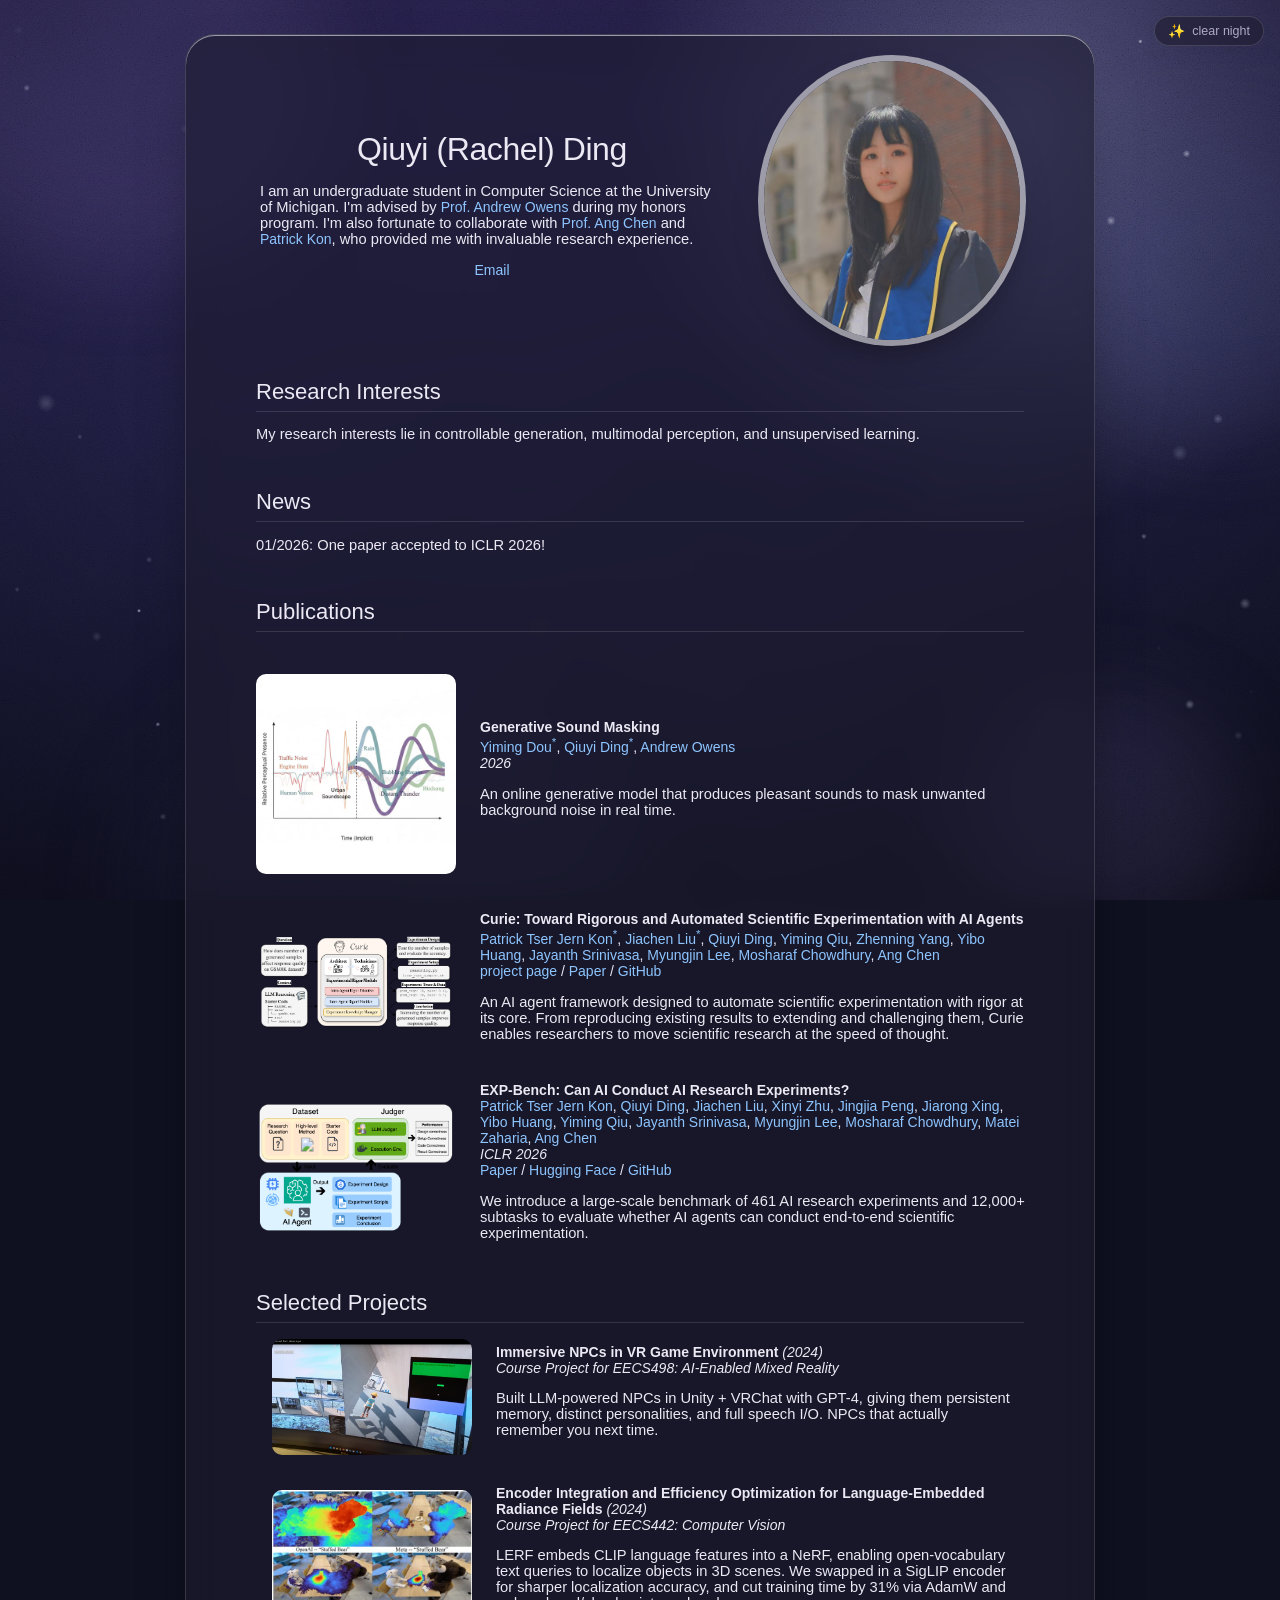
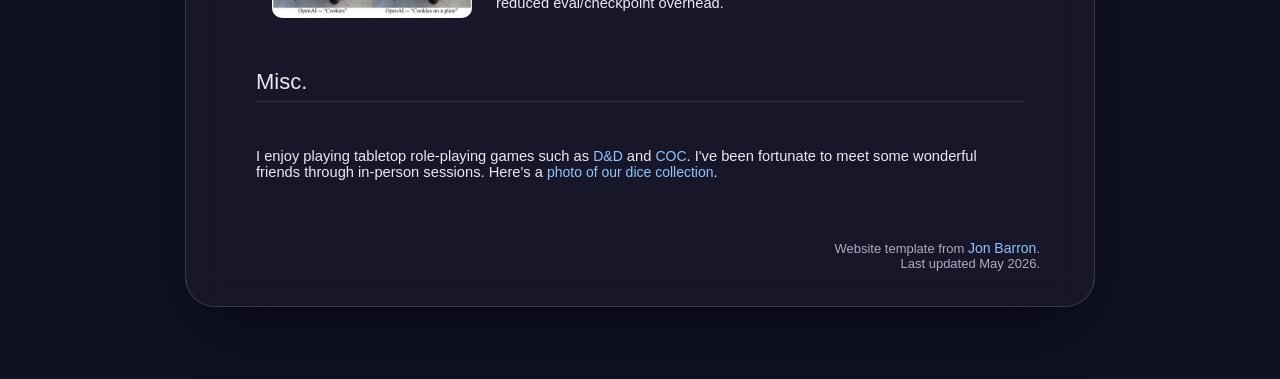
==== commit 0e5ebb33: "Use the plush planet-bunny as the site favicon Generated 16/32/180/192/512 PNGs and a multi-res .ico" ====
--- a/index.html
+++ b/index.html
@@ -7,12 +7,12 @@
 
     <meta name="author" content="Qiuyi Ding">
     <meta name="viewport" content="width=device-width, initial-scale=1">
-    <link rel="shortcut icon" href="images/favicon/favicon2.ico" type="image/x-icon">
-    <link rel="icon" type="image/png" sizes="16x16" href="images/favicon/favicon2.png">
-    <link rel="icon" type="image/png" sizes="32x32" href="images/favicon/favicon2.png">
-    <link rel="apple-touch-icon" sizes="180x180" href="images/favicon/favicon2.png">
-    <link rel="icon" type="image/png" sizes="192x192" href="images/favicon/favicon2.png">
-    <link rel="icon" type="image/png" sizes="512x512" href="images/favicon/favicon2.png">
+    <link rel="shortcut icon" href="images/favicon/favicon.ico?v=3" type="image/x-icon">
+    <link rel="icon" type="image/png" sizes="16x16" href="images/favicon/favicon-16.png?v=3">
+    <link rel="icon" type="image/png" sizes="32x32" href="images/favicon/favicon-32.png?v=3">
+    <link rel="apple-touch-icon" sizes="180x180" href="images/favicon/favicon-180.png?v=3">
+    <link rel="icon" type="image/png" sizes="192x192" href="images/favicon/favicon-192.png?v=3">
+    <link rel="icon" type="image/png" sizes="512x512" href="images/favicon/favicon-512.png?v=3">
     <link rel="stylesheet" type="text/css" href="stylesheet.css">
     <link rel="stylesheet" type="text/css" href="css/ambient.css">
     <style>
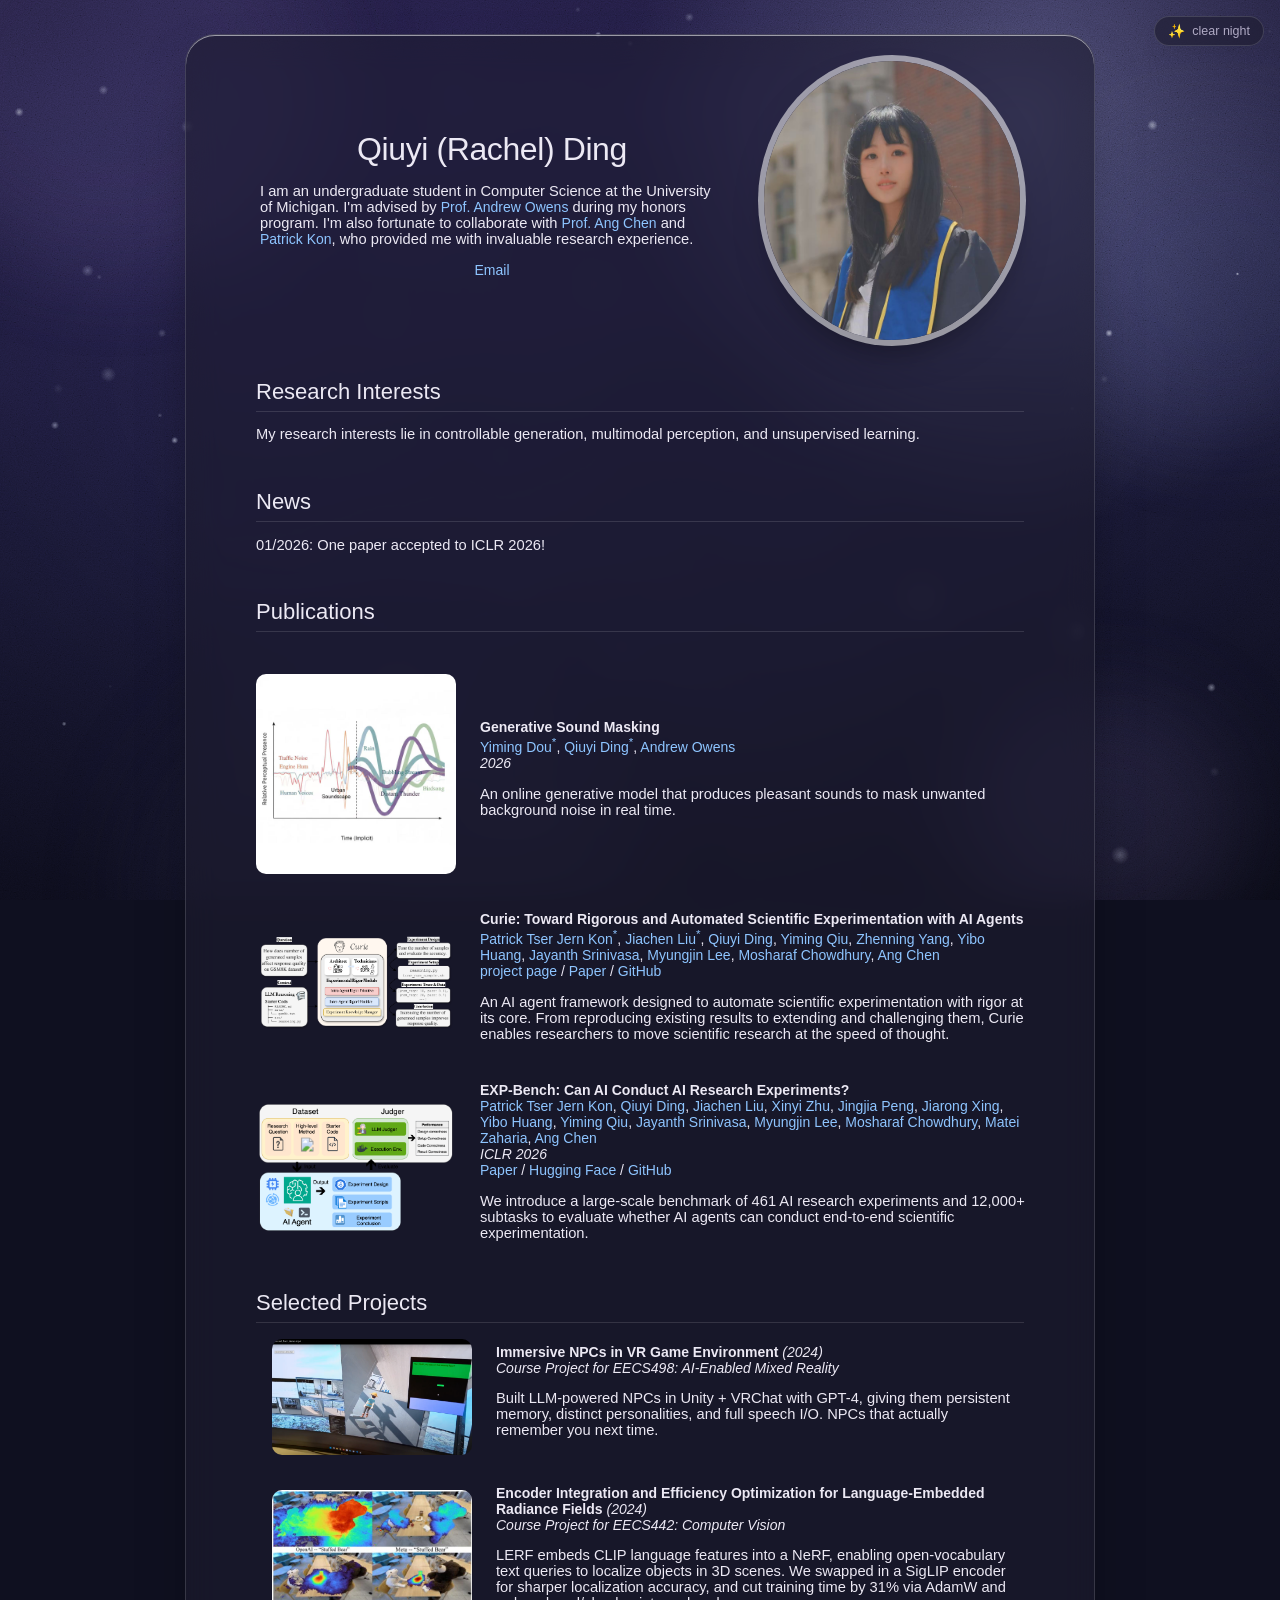
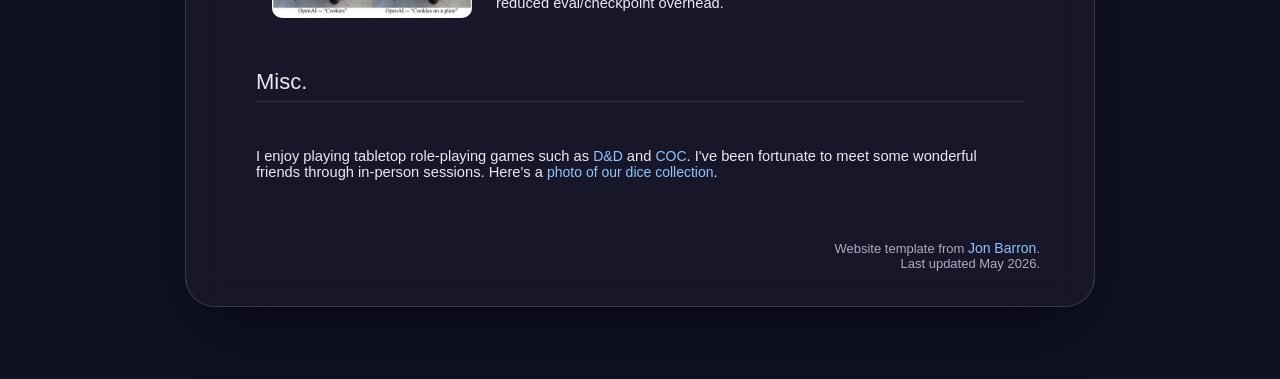
==== commit cde7daa5: "Point every favicon slot at favicon-192.png Co-Authored-By: Claude Opus 4.8 (1M context) <noreply@an" ====
--- a/index.html
+++ b/index.html
@@ -7,12 +7,12 @@
 
     <meta name="author" content="Qiuyi Ding">
     <meta name="viewport" content="width=device-width, initial-scale=1">
-    <link rel="shortcut icon" href="images/favicon/favicon.ico?v=3" type="image/x-icon">
-    <link rel="icon" type="image/png" sizes="16x16" href="images/favicon/favicon-16.png?v=3">
-    <link rel="icon" type="image/png" sizes="32x32" href="images/favicon/favicon-32.png?v=3">
-    <link rel="apple-touch-icon" sizes="180x180" href="images/favicon/favicon-180.png?v=3">
-    <link rel="icon" type="image/png" sizes="192x192" href="images/favicon/favicon-192.png?v=3">
-    <link rel="icon" type="image/png" sizes="512x512" href="images/favicon/favicon-512.png?v=3">
+    <link rel="shortcut icon" href="images/favicon/favicon.ico?v=4" type="image/x-icon">
+    <link rel="icon" type="image/png" sizes="16x16" href="images/favicon/favicon-192.png?v=4">
+    <link rel="icon" type="image/png" sizes="32x32" href="images/favicon/favicon-192.png?v=4">
+    <link rel="apple-touch-icon" sizes="180x180" href="images/favicon/favicon-192.png?v=4">
+    <link rel="icon" type="image/png" sizes="192x192" href="images/favicon/favicon-192.png?v=4">
+    <link rel="icon" type="image/png" sizes="512x512" href="images/favicon/favicon-192.png?v=4">
     <link rel="stylesheet" type="text/css" href="stylesheet.css">
     <link rel="stylesheet" type="text/css" href="css/ambient.css">
     <style>
